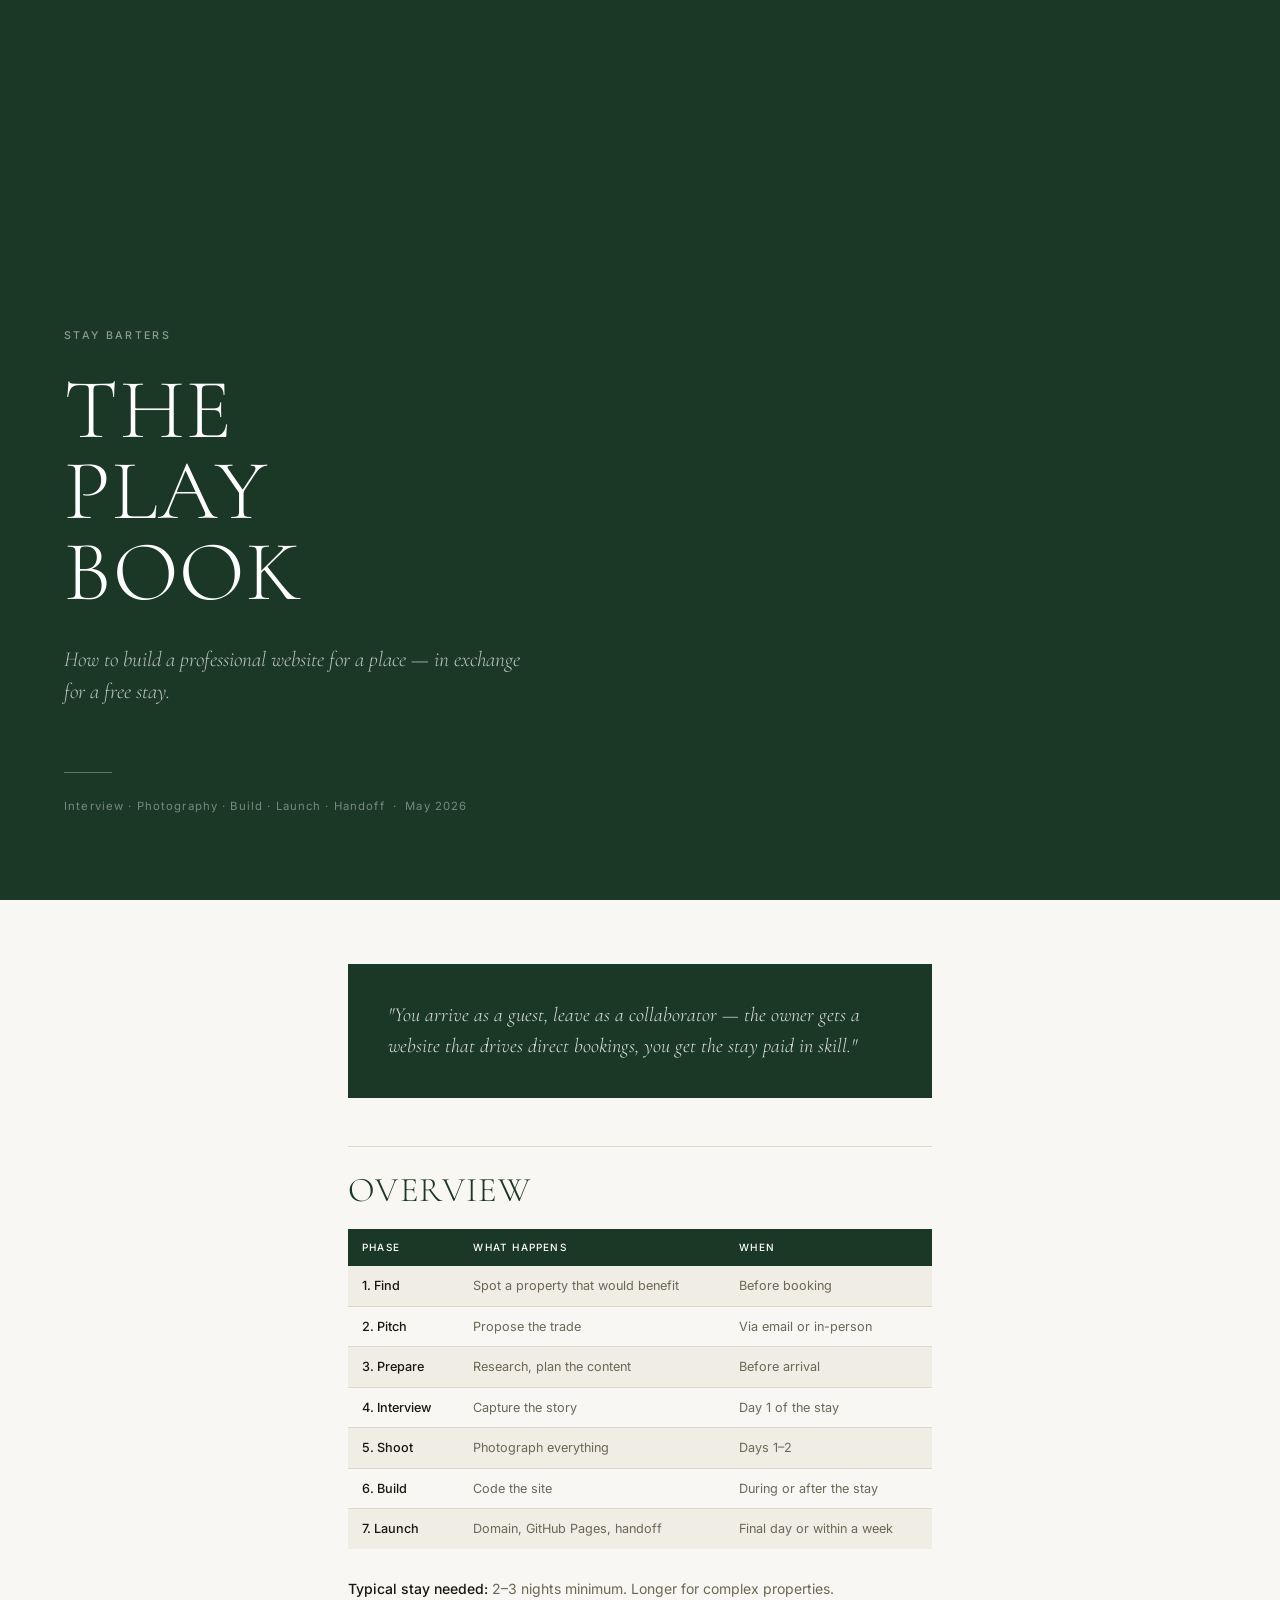
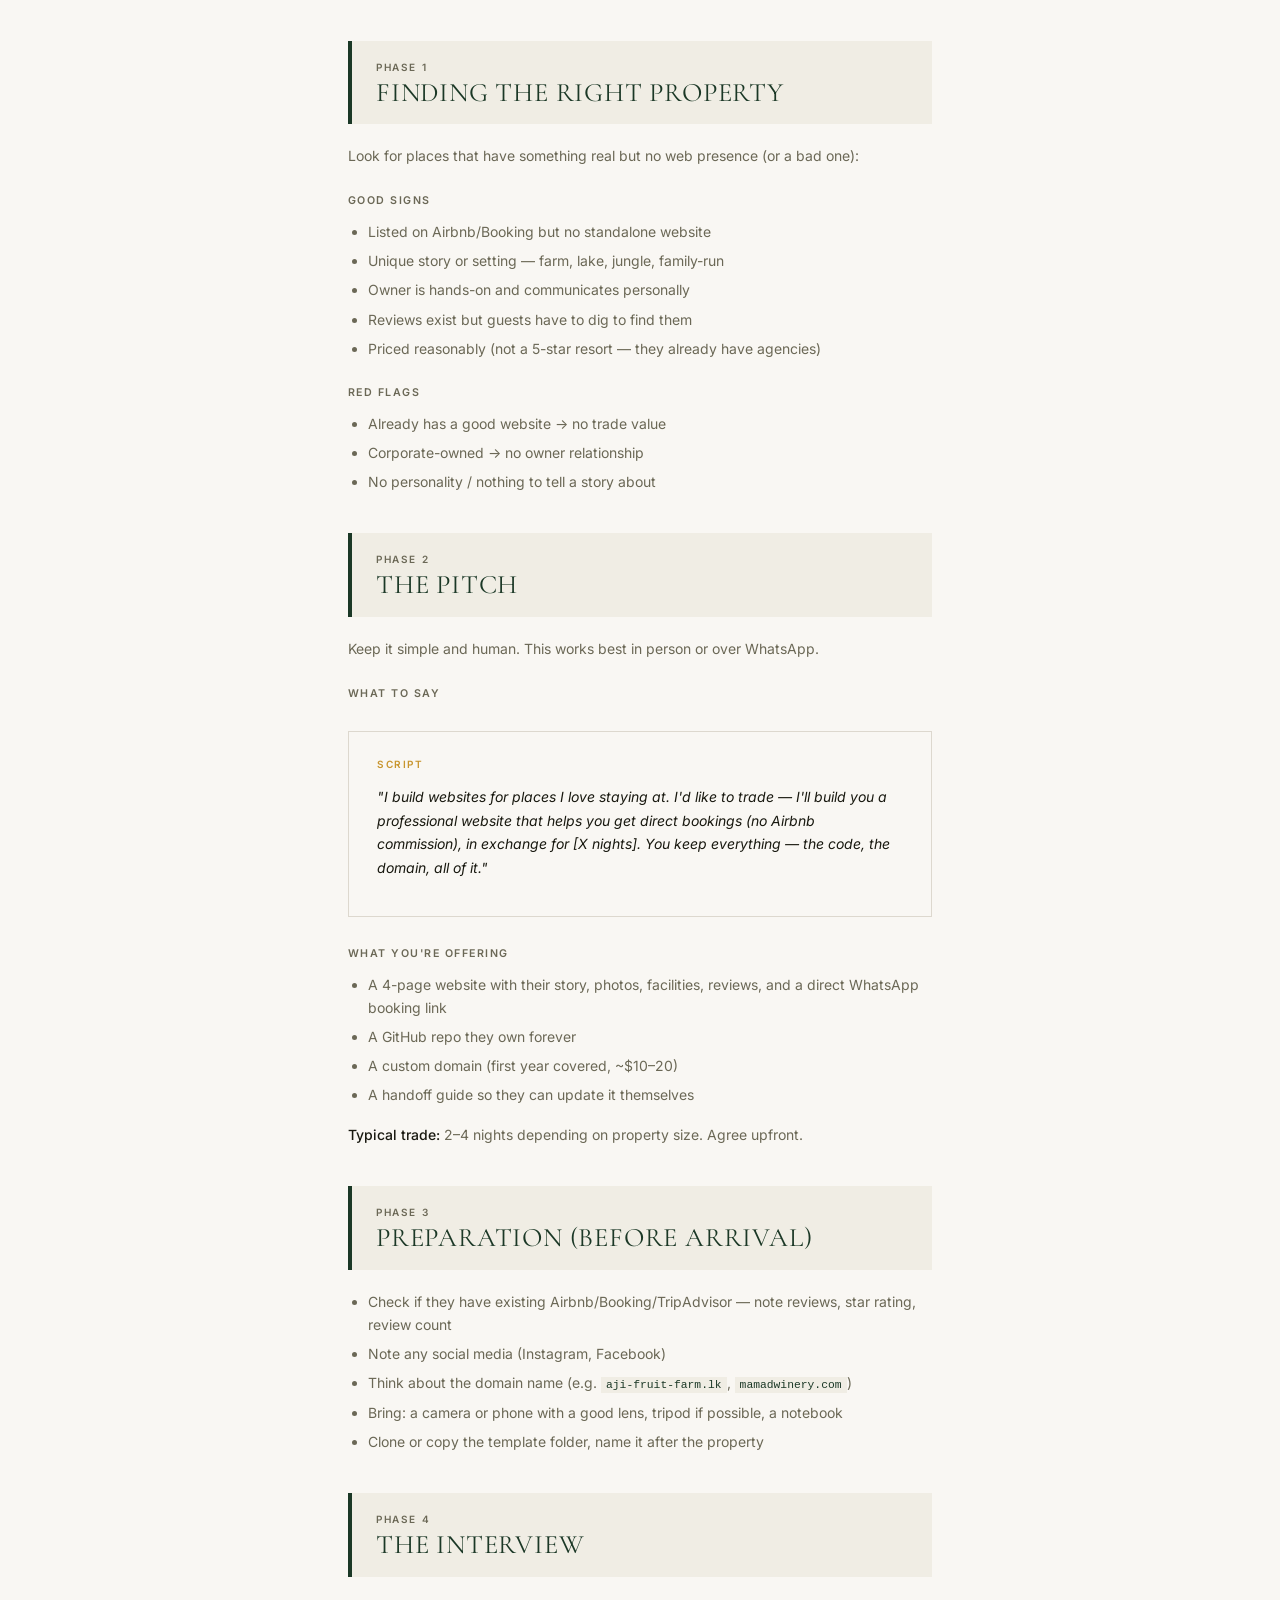
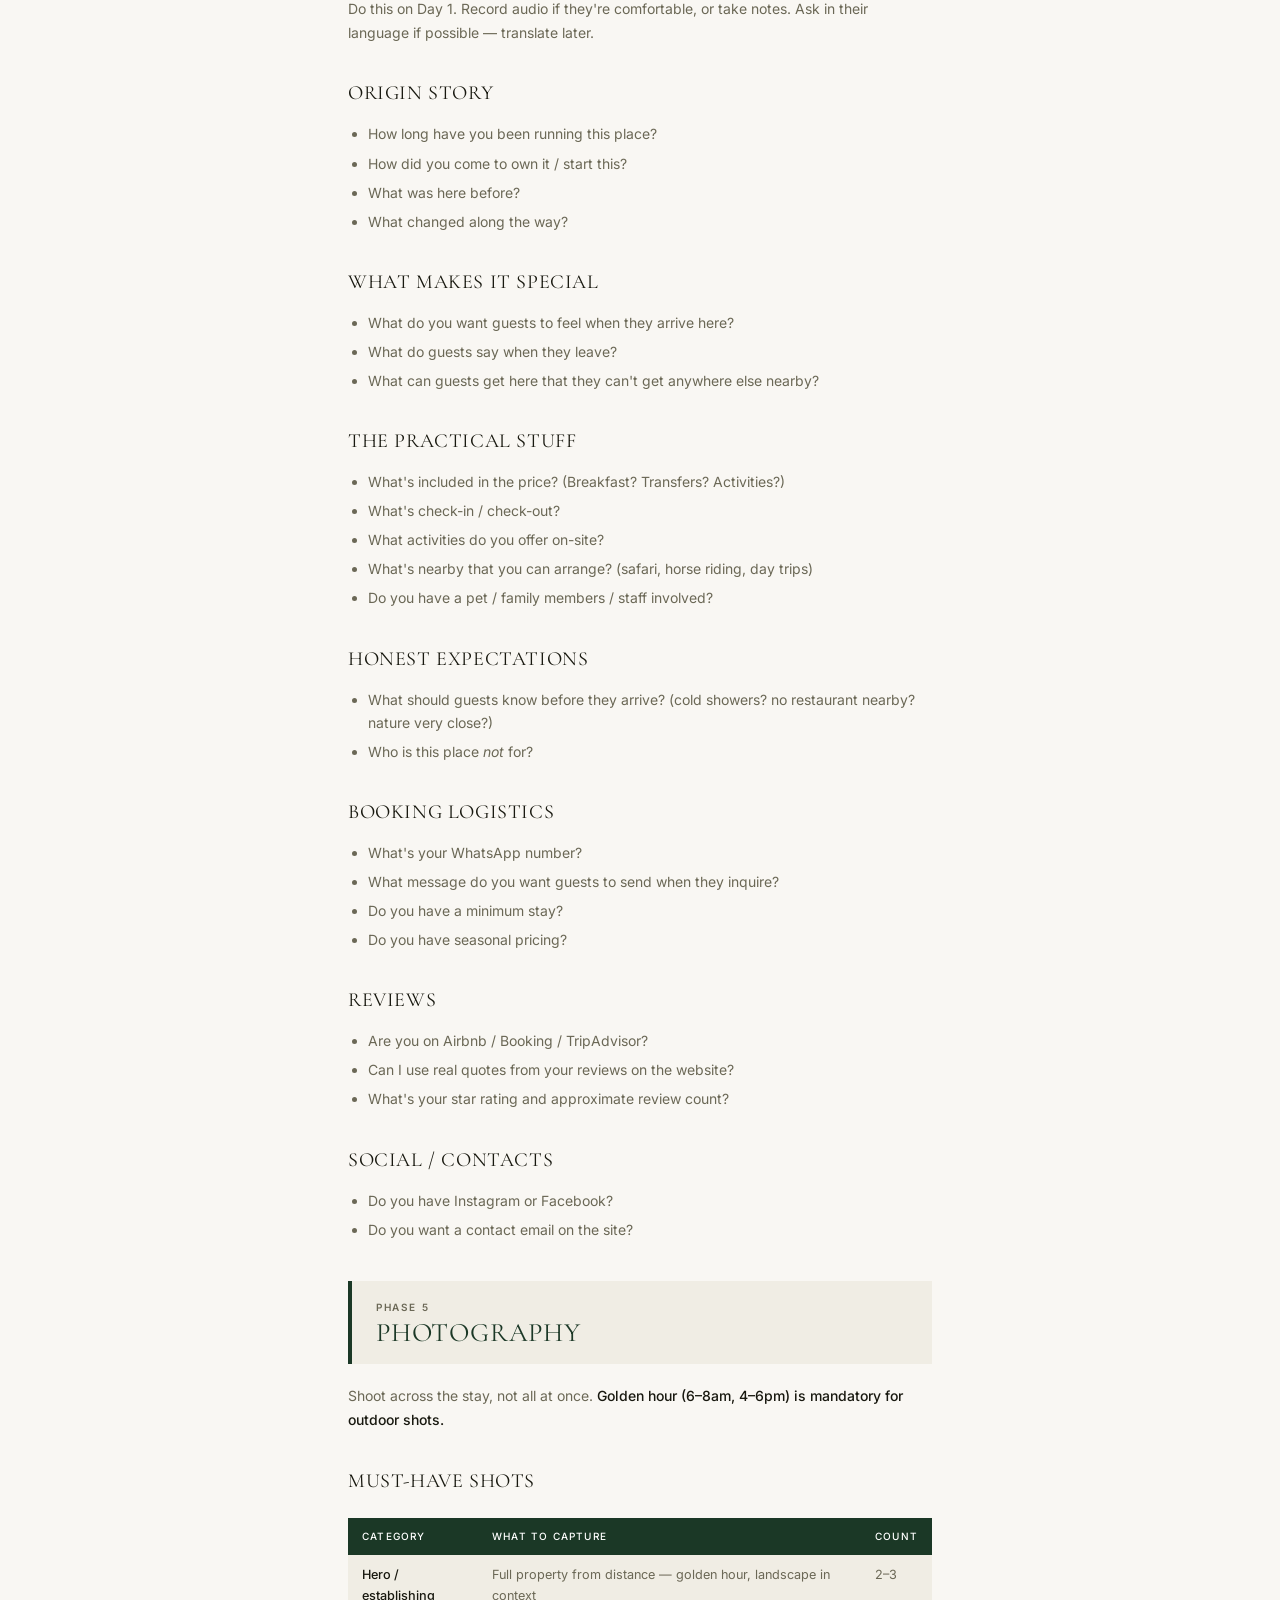
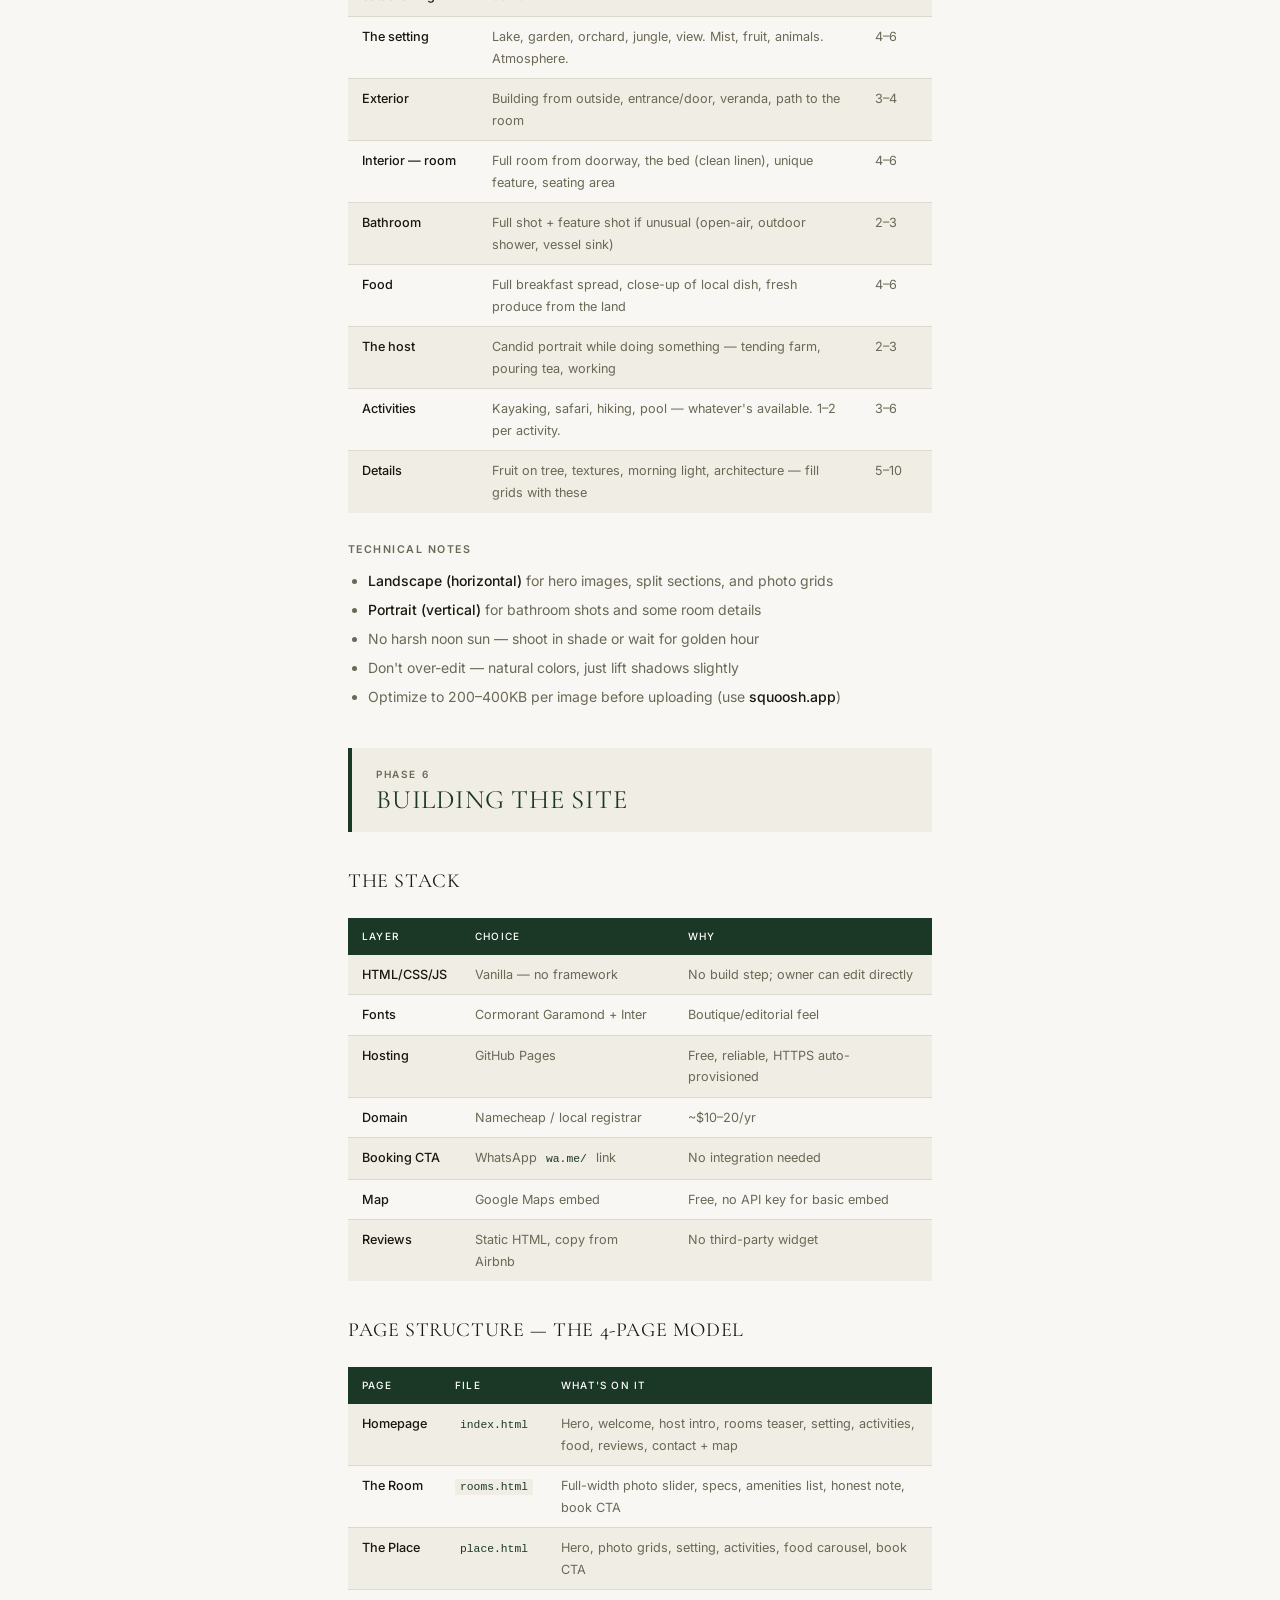
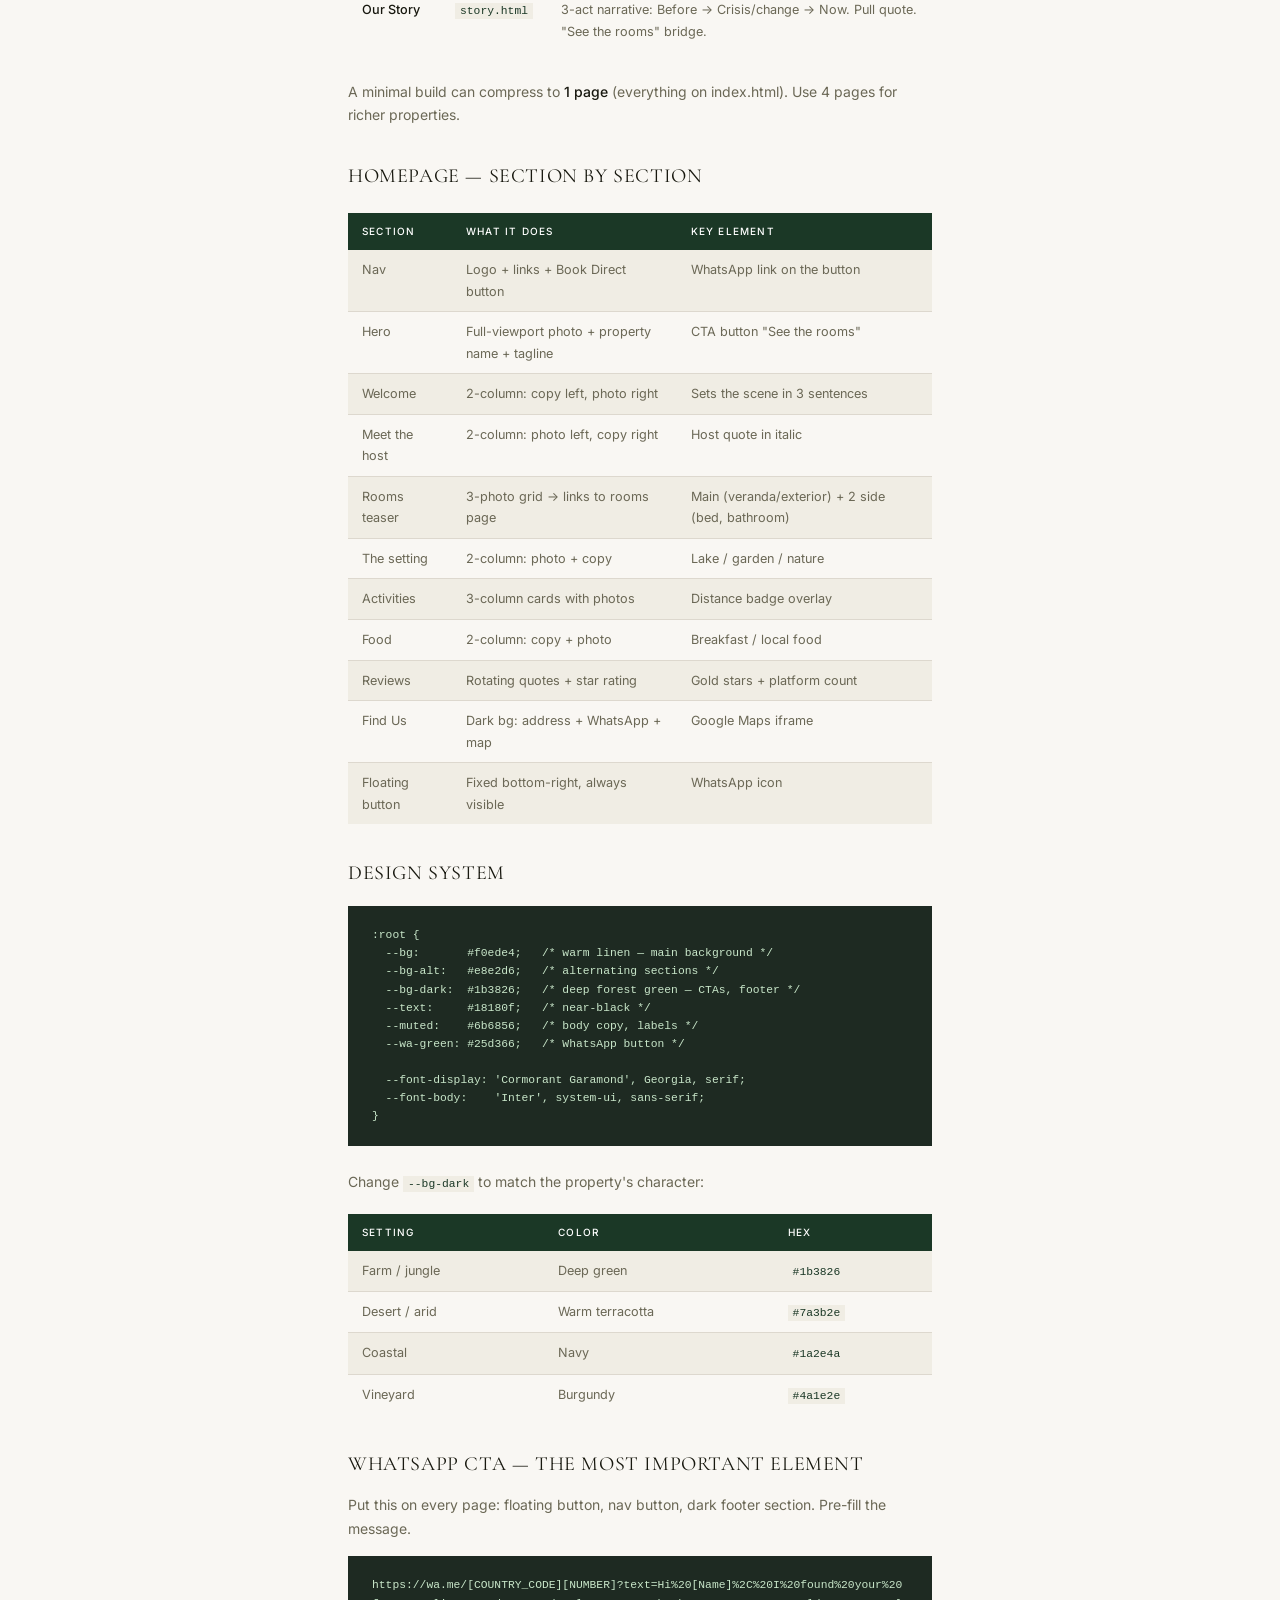
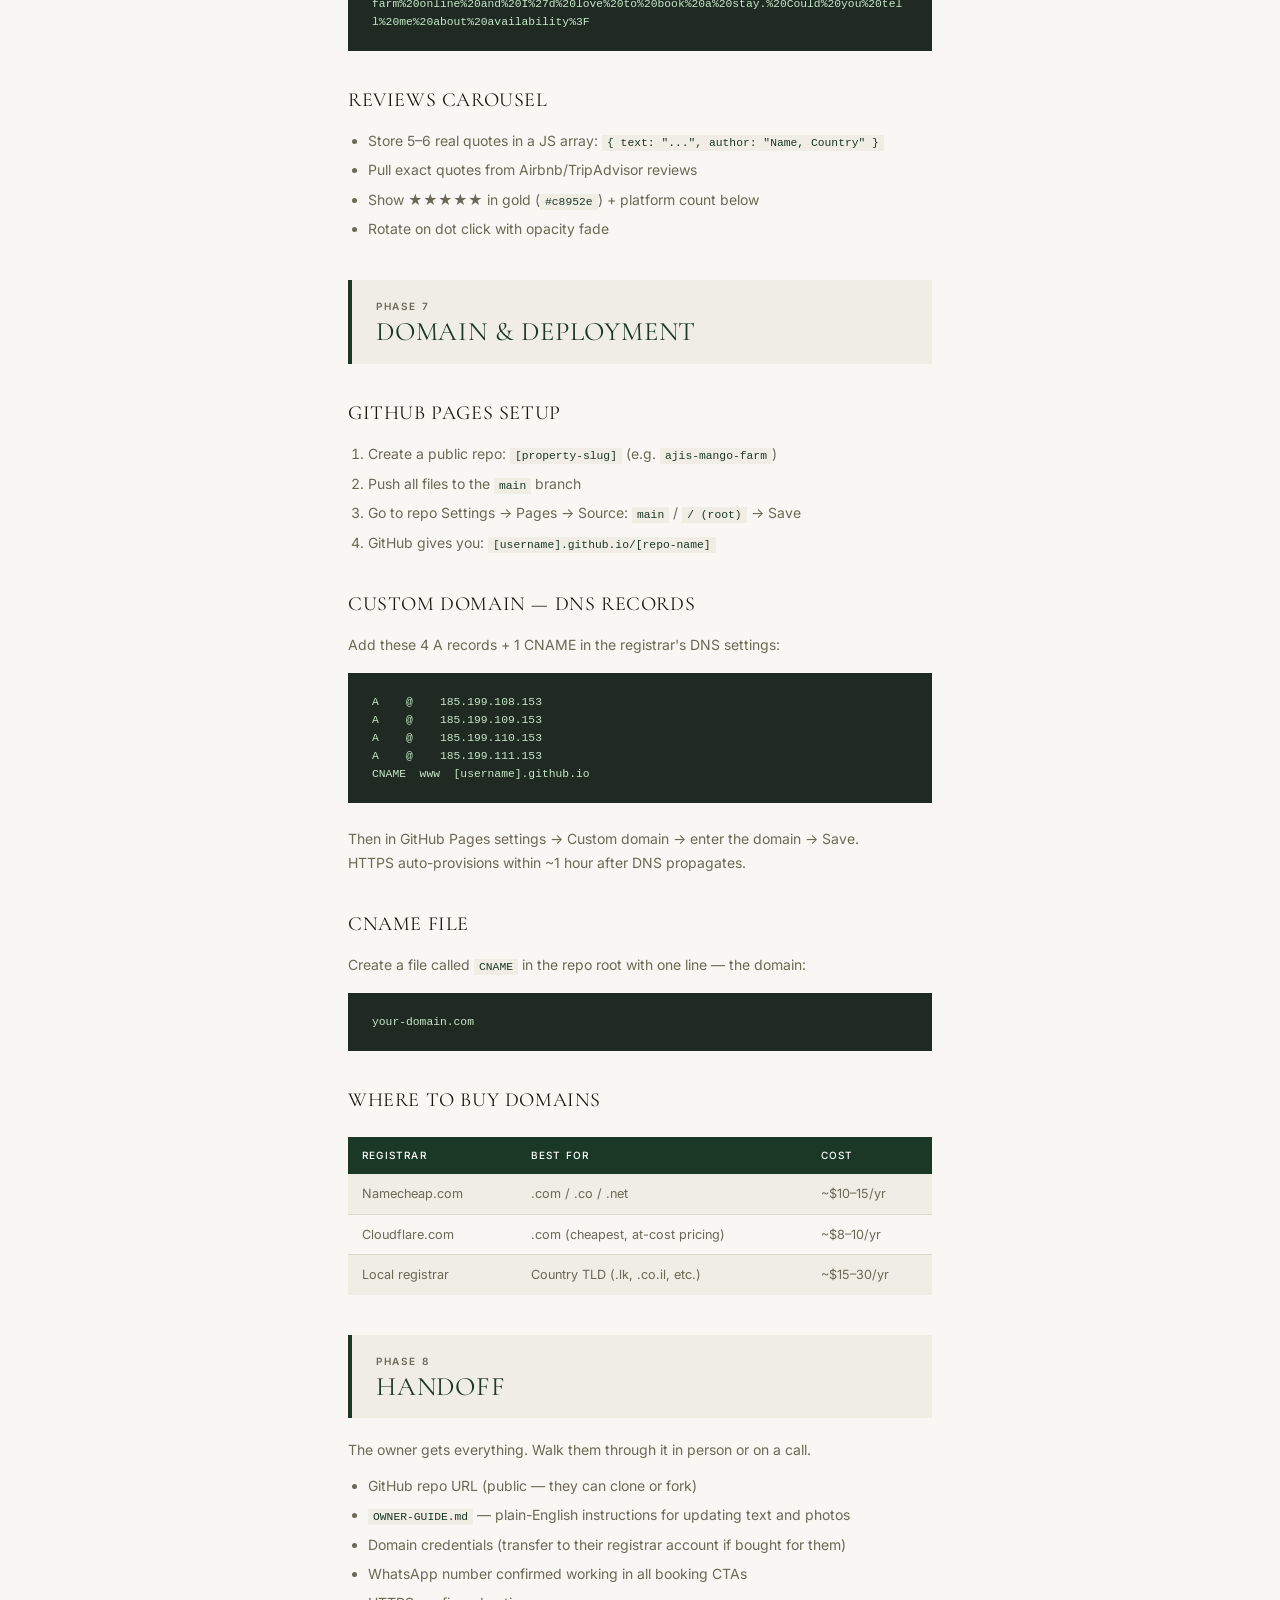
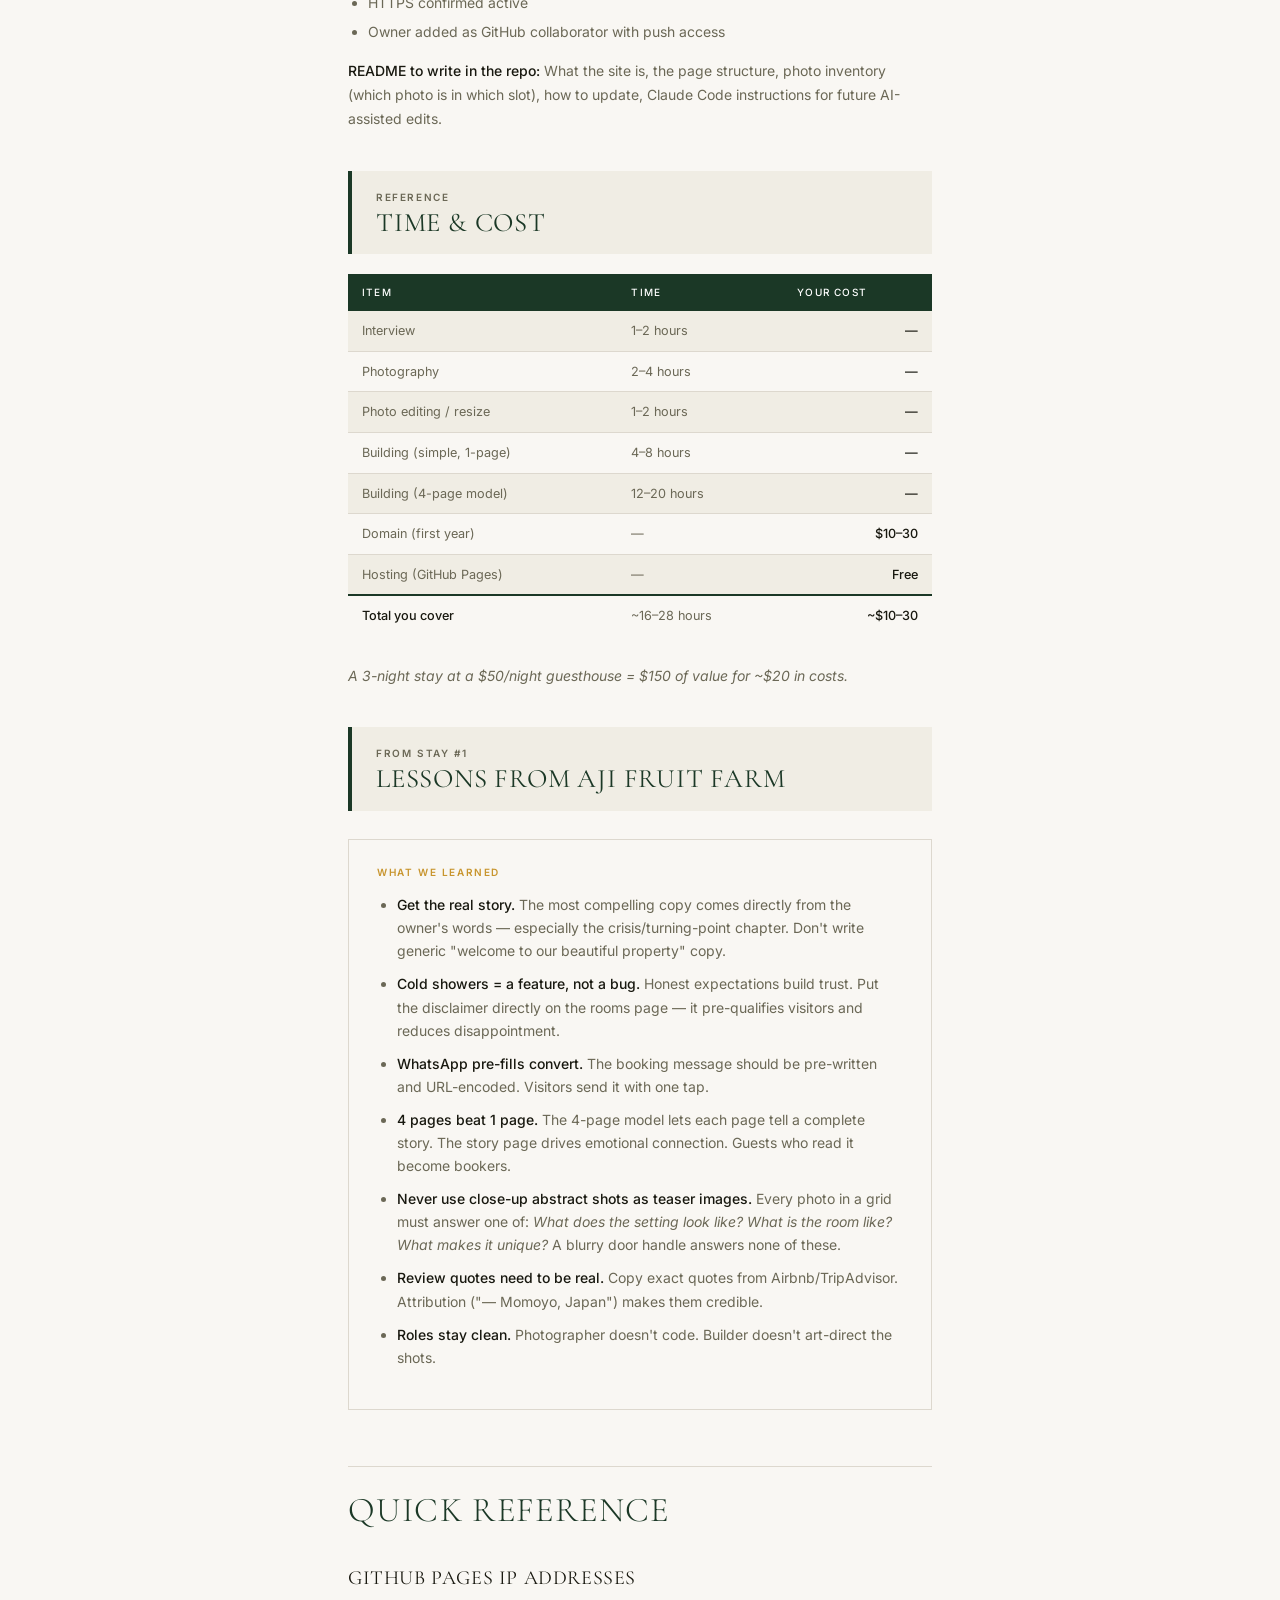
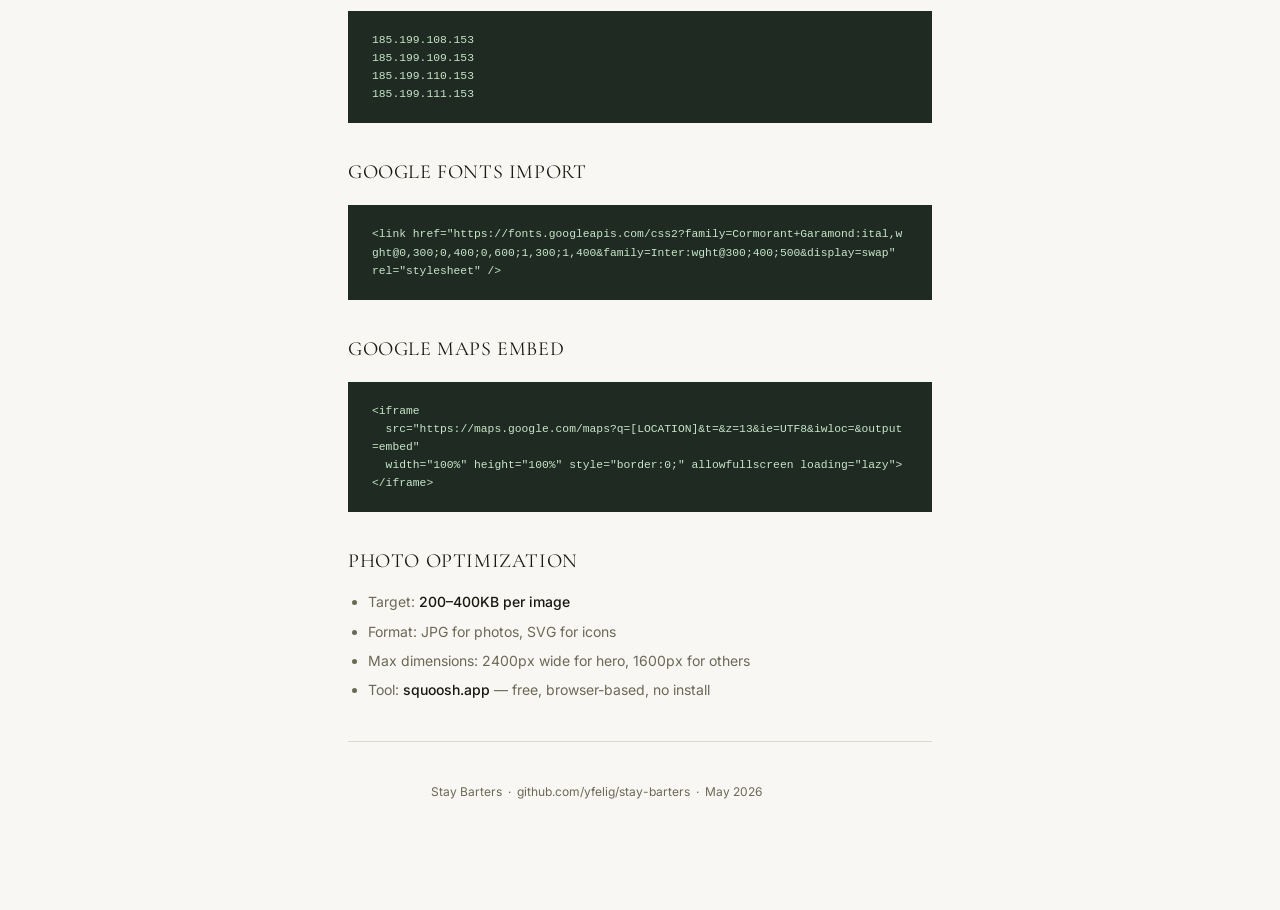
==== guide-print.html @ 1b1f29fd "docs: add printable guide — HTML and PDF Stay-Barters-Playbook.pdf and guide-print.html — a shareabl" ====
<!DOCTYPE html>
<html lang="en">
<head>
<meta charset="UTF-8" />
<meta name="viewport" content="width=device-width, initial-scale=1.0" />
<title>Stay Barters — The Playbook</title>
<link href="https://fonts.googleapis.com/css2?family=Cormorant+Garamond:ital,wght@0,300;0,400;0,600;1,300;1,400&family=Inter:wght@300;400;500;600&display=swap" rel="stylesheet" />
<style>
  :root {
    --bg:      #f9f7f3;
    --dark:    #1b3826;
    --text:    #18180f;
    --muted:   #6b6856;
    --border:  #ddd8ce;
    --accent:  #c8952e;
    --light:   #f0ede4;
  }

  * { box-sizing: border-box; margin: 0; padding: 0; }

  body {
    background: var(--bg);
    color: var(--text);
    font-family: 'Inter', sans-serif;
    font-size: 10.5pt;
    font-weight: 400;
    line-height: 1.7;
  }

  /* COVER PAGE */
  .cover {
    background: var(--dark);
    color: #fff;
    min-height: 100vh;
    display: flex;
    flex-direction: column;
    justify-content: flex-end;
    padding: 72px 64px;
    page-break-after: always;
  }
  .cover-eyebrow {
    font-family: 'Inter', sans-serif;
    font-size: 8pt;
    font-weight: 500;
    letter-spacing: 0.22em;
    text-transform: uppercase;
    color: rgba(255,255,255,0.5);
    margin-bottom: 24px;
  }
  .cover h1 {
    font-family: 'Cormorant Garamond', Georgia, serif;
    font-size: 64pt;
    font-weight: 300;
    line-height: 0.95;
    text-transform: uppercase;
    letter-spacing: 0.02em;
    margin-bottom: 32px;
  }
  .cover-sub {
    font-family: 'Cormorant Garamond', serif;
    font-size: 16pt;
    font-style: italic;
    font-weight: 300;
    color: rgba(255,255,255,0.7);
    margin-bottom: 64px;
    max-width: 480px;
    line-height: 1.5;
  }
  .cover-rule {
    width: 48px;
    height: 1px;
    background: rgba(255,255,255,0.3);
    margin-bottom: 24px;
  }
  .cover-meta {
    font-size: 8.5pt;
    color: rgba(255,255,255,0.4);
    letter-spacing: 0.1em;
  }

  /* CONTENT */
  .content {
    max-width: 680px;
    margin: 0 auto;
    padding: 64px 48px;
  }

  h2 {
    font-family: 'Cormorant Garamond', serif;
    font-size: 26pt;
    font-weight: 300;
    text-transform: uppercase;
    letter-spacing: 0.04em;
    line-height: 1.1;
    color: var(--dark);
    margin-top: 56px;
    margin-bottom: 20px;
    padding-top: 24px;
    border-top: 1px solid var(--border);
  }
  h2:first-of-type { margin-top: 0; }

  h3 {
    font-family: 'Cormorant Garamond', serif;
    font-size: 15pt;
    font-weight: 400;
    letter-spacing: 0.03em;
    text-transform: uppercase;
    color: var(--text);
    margin-top: 32px;
    margin-bottom: 12px;
  }

  h4 {
    font-family: 'Inter', sans-serif;
    font-size: 8pt;
    font-weight: 600;
    letter-spacing: 0.14em;
    text-transform: uppercase;
    color: var(--muted);
    margin-top: 24px;
    margin-bottom: 10px;
  }

  p {
    color: var(--muted);
    margin-bottom: 12px;
    max-width: 62ch;
  }

  p strong { color: var(--text); font-weight: 500; }

  ul, ol {
    padding-left: 20px;
    margin-bottom: 16px;
  }
  li {
    color: var(--muted);
    margin-bottom: 6px;
    line-height: 1.65;
  }
  li strong { color: var(--text); font-weight: 500; }

  /* checkbox list items */
  ul li:has(input) { list-style: none; margin-left: -20px; }

  /* TABLES */
  table {
    width: 100%;
    border-collapse: collapse;
    margin: 20px 0 28px;
    font-size: 9.5pt;
  }
  th {
    background: var(--dark);
    color: #fff;
    font-family: 'Inter', sans-serif;
    font-size: 7.5pt;
    font-weight: 500;
    letter-spacing: 0.12em;
    text-transform: uppercase;
    padding: 10px 14px;
    text-align: left;
  }
  td {
    padding: 9px 14px;
    border-bottom: 1px solid var(--border);
    color: var(--muted);
    vertical-align: top;
  }
  td strong { color: var(--text); font-weight: 500; }
  tr:nth-child(even) td { background: var(--light); }
  tr:last-child td { border-bottom: none; }

  /* CODE BLOCKS */
  pre {
    background: #1e2a22;
    color: #c8e6c9;
    border-radius: 0;
    padding: 20px 24px;
    margin: 16px 0 24px;
    font-size: 8.5pt;
    line-height: 1.6;
    overflow: hidden;
    white-space: pre-wrap;
    word-break: break-all;
  }
  code {
    font-family: 'Courier New', monospace;
    font-size: 8.5pt;
    background: var(--light);
    color: var(--dark);
    padding: 2px 5px;
  }
  pre code {
    background: none;
    color: inherit;
    padding: 0;
  }

  /* PULL / INTRO BLOCK */
  .intro {
    background: var(--dark);
    color: #fff;
    padding: 36px 40px;
    margin-bottom: 48px;
  }
  .intro p {
    font-family: 'Cormorant Garamond', serif;
    font-size: 15pt;
    font-style: italic;
    font-weight: 300;
    color: rgba(255,255,255,0.85);
    max-width: none;
    margin: 0;
    line-height: 1.55;
  }

  /* PHASE HEADER */
  .phase {
    background: var(--light);
    border-left: 4px solid var(--dark);
    padding: 18px 24px;
    margin: 40px 0 20px;
    page-break-inside: avoid;
  }
  .phase-number {
    font-size: 7.5pt;
    font-weight: 600;
    letter-spacing: 0.16em;
    text-transform: uppercase;
    color: var(--muted);
    margin-bottom: 4px;
  }
  .phase-title {
    font-family: 'Cormorant Garamond', serif;
    font-size: 20pt;
    font-weight: 400;
    text-transform: uppercase;
    letter-spacing: 0.03em;
    color: var(--dark);
    line-height: 1;
  }

  /* TIPS BOX */
  .tips {
    border: 1px solid var(--border);
    padding: 24px 28px;
    margin: 28px 0;
    page-break-inside: avoid;
  }
  .tips-label {
    font-size: 7.5pt;
    font-weight: 600;
    letter-spacing: 0.16em;
    text-transform: uppercase;
    color: var(--accent);
    margin-bottom: 12px;
  }
  .tips li { margin-bottom: 10px; }

  /* RULE */
  hr {
    border: none;
    border-top: 1px solid var(--border);
    margin: 40px 0;
  }

  /* COST TABLE */
  .cost-row td:last-child {
    text-align: right;
    font-weight: 500;
    color: var(--text);
  }

  /* PAGE BREAKS */
  .page-break { page-break-before: always; }

  @media print {
    body { background: white; }
    .cover { min-height: 100vh; }
    h2 { page-break-after: avoid; }
    h3 { page-break-after: avoid; }
    table { page-break-inside: avoid; }
    pre { page-break-inside: avoid; }
    .phase { page-break-inside: avoid; }
  }
</style>
</head>
<body>

<!-- COVER -->
<div class="cover">
  <div class="cover-eyebrow">Stay Barters</div>
  <h1>The<br>Play<br>book</h1>
  <p class="cover-sub">How to build a professional website for a place — in exchange for a free stay.</p>
  <div class="cover-rule"></div>
  <p class="cover-meta">Interview · Photography · Build · Launch · Handoff &nbsp;·&nbsp; May 2026</p>
</div>

<!-- CONTENT -->
<div class="content">

  <div class="intro">
    <p>"You arrive as a guest, leave as a collaborator — the owner gets a website that drives direct bookings, you get the stay paid in skill."</p>
  </div>

  <!-- OVERVIEW -->
  <h2>Overview</h2>
  <table>
    <tr><th>Phase</th><th>What happens</th><th>When</th></tr>
    <tr><td><strong>1. Find</strong></td><td>Spot a property that would benefit</td><td>Before booking</td></tr>
    <tr><td><strong>2. Pitch</strong></td><td>Propose the trade</td><td>Via email or in-person</td></tr>
    <tr><td><strong>3. Prepare</strong></td><td>Research, plan the content</td><td>Before arrival</td></tr>
    <tr><td><strong>4. Interview</strong></td><td>Capture the story</td><td>Day 1 of the stay</td></tr>
    <tr><td><strong>5. Shoot</strong></td><td>Photograph everything</td><td>Days 1–2</td></tr>
    <tr><td><strong>6. Build</strong></td><td>Code the site</td><td>During or after the stay</td></tr>
    <tr><td><strong>7. Launch</strong></td><td>Domain, GitHub Pages, handoff</td><td>Final day or within a week</td></tr>
  </table>
  <p><strong>Typical stay needed:</strong> 2–3 nights minimum. Longer for complex properties.</p>

  <!-- PHASE 1 -->
  <div class="phase">
    <div class="phase-number">Phase 1</div>
    <div class="phase-title">Finding the Right Property</div>
  </div>
  <p>Look for places that have something real but no web presence (or a bad one):</p>
  <h4>Good signs</h4>
  <ul>
    <li>Listed on Airbnb/Booking but no standalone website</li>
    <li>Unique story or setting — farm, lake, jungle, family-run</li>
    <li>Owner is hands-on and communicates personally</li>
    <li>Reviews exist but guests have to dig to find them</li>
    <li>Priced reasonably (not a 5-star resort — they already have agencies)</li>
  </ul>
  <h4>Red flags</h4>
  <ul>
    <li>Already has a good website → no trade value</li>
    <li>Corporate-owned → no owner relationship</li>
    <li>No personality / nothing to tell a story about</li>
  </ul>

  <!-- PHASE 2 -->
  <div class="phase">
    <div class="phase-number">Phase 2</div>
    <div class="phase-title">The Pitch</div>
  </div>
  <p>Keep it simple and human. This works best in person or over WhatsApp.</p>
  <h4>What to say</h4>
  <div class="tips">
    <div class="tips-label">Script</div>
    <p style="max-width:none; color: var(--text); font-style: italic;">"I build websites for places I love staying at. I'd like to trade — I'll build you a professional website that helps you get direct bookings (no Airbnb commission), in exchange for [X nights]. You keep everything — the code, the domain, all of it."</p>
  </div>
  <h4>What you're offering</h4>
  <ul>
    <li>A 4-page website with their story, photos, facilities, reviews, and a direct WhatsApp booking link</li>
    <li>A GitHub repo they own forever</li>
    <li>A custom domain (first year covered, ~$10–20)</li>
    <li>A handoff guide so they can update it themselves</li>
  </ul>
  <p><strong>Typical trade:</strong> 2–4 nights depending on property size. Agree upfront.</p>

  <!-- PHASE 3 -->
  <div class="phase">
    <div class="phase-number">Phase 3</div>
    <div class="phase-title">Preparation (Before Arrival)</div>
  </div>
  <ul>
    <li>Check if they have existing Airbnb/Booking/TripAdvisor — note reviews, star rating, review count</li>
    <li>Note any social media (Instagram, Facebook)</li>
    <li>Think about the domain name (e.g. <code>aji-fruit-farm.lk</code>, <code>mamadwinery.com</code>)</li>
    <li>Bring: a camera or phone with a good lens, tripod if possible, a notebook</li>
    <li>Clone or copy the template folder, name it after the property</li>
  </ul>

  <!-- PHASE 4 -->
  <div class="phase page-break">
    <div class="phase-number">Phase 4</div>
    <div class="phase-title">The Interview</div>
  </div>
  <p>Do this on Day 1. Record audio if they're comfortable, or take notes. Ask in their language if possible — translate later.</p>

  <h3>Origin story</h3>
  <ul>
    <li>How long have you been running this place?</li>
    <li>How did you come to own it / start this?</li>
    <li>What was here before?</li>
    <li>What changed along the way?</li>
  </ul>

  <h3>What makes it special</h3>
  <ul>
    <li>What do you want guests to feel when they arrive here?</li>
    <li>What do guests say when they leave?</li>
    <li>What can guests get here that they can't get anywhere else nearby?</li>
  </ul>

  <h3>The practical stuff</h3>
  <ul>
    <li>What's included in the price? (Breakfast? Transfers? Activities?)</li>
    <li>What's check-in / check-out?</li>
    <li>What activities do you offer on-site?</li>
    <li>What's nearby that you can arrange? (safari, horse riding, day trips)</li>
    <li>Do you have a pet / family members / staff involved?</li>
  </ul>

  <h3>Honest expectations</h3>
  <ul>
    <li>What should guests know before they arrive? (cold showers? no restaurant nearby? nature very close?)</li>
    <li>Who is this place <em>not</em> for?</li>
  </ul>

  <h3>Booking logistics</h3>
  <ul>
    <li>What's your WhatsApp number?</li>
    <li>What message do you want guests to send when they inquire?</li>
    <li>Do you have a minimum stay?</li>
    <li>Do you have seasonal pricing?</li>
  </ul>

  <h3>Reviews</h3>
  <ul>
    <li>Are you on Airbnb / Booking / TripAdvisor?</li>
    <li>Can I use real quotes from your reviews on the website?</li>
    <li>What's your star rating and approximate review count?</li>
  </ul>

  <h3>Social / contacts</h3>
  <ul>
    <li>Do you have Instagram or Facebook?</li>
    <li>Do you want a contact email on the site?</li>
  </ul>

  <!-- PHASE 5 -->
  <div class="phase page-break">
    <div class="phase-number">Phase 5</div>
    <div class="phase-title">Photography</div>
  </div>
  <p>Shoot across the stay, not all at once. <strong>Golden hour (6–8am, 4–6pm) is mandatory for outdoor shots.</strong></p>

  <h3>Must-have shots</h3>

  <table>
    <tr><th>Category</th><th>What to capture</th><th>Count</th></tr>
    <tr><td><strong>Hero / establishing</strong></td><td>Full property from distance — golden hour, landscape in context</td><td>2–3</td></tr>
    <tr><td><strong>The setting</strong></td><td>Lake, garden, orchard, jungle, view. Mist, fruit, animals. Atmosphere.</td><td>4–6</td></tr>
    <tr><td><strong>Exterior</strong></td><td>Building from outside, entrance/door, veranda, path to the room</td><td>3–4</td></tr>
    <tr><td><strong>Interior — room</strong></td><td>Full room from doorway, the bed (clean linen), unique feature, seating area</td><td>4–6</td></tr>
    <tr><td><strong>Bathroom</strong></td><td>Full shot + feature shot if unusual (open-air, outdoor shower, vessel sink)</td><td>2–3</td></tr>
    <tr><td><strong>Food</strong></td><td>Full breakfast spread, close-up of local dish, fresh produce from the land</td><td>4–6</td></tr>
    <tr><td><strong>The host</strong></td><td>Candid portrait while doing something — tending farm, pouring tea, working</td><td>2–3</td></tr>
    <tr><td><strong>Activities</strong></td><td>Kayaking, safari, hiking, pool — whatever's available. 1–2 per activity.</td><td>3–6</td></tr>
    <tr><td><strong>Details</strong></td><td>Fruit on tree, textures, morning light, architecture — fill grids with these</td><td>5–10</td></tr>
  </table>

  <h4>Technical notes</h4>
  <ul>
    <li><strong>Landscape (horizontal)</strong> for hero images, split sections, and photo grids</li>
    <li><strong>Portrait (vertical)</strong> for bathroom shots and some room details</li>
    <li>No harsh noon sun — shoot in shade or wait for golden hour</li>
    <li>Don't over-edit — natural colors, just lift shadows slightly</li>
    <li>Optimize to 200–400KB per image before uploading (use <strong>squoosh.app</strong>)</li>
  </ul>

  <!-- PHASE 6 -->
  <div class="phase page-break">
    <div class="phase-number">Phase 6</div>
    <div class="phase-title">Building the Site</div>
  </div>

  <h3>The stack</h3>
  <table>
    <tr><th>Layer</th><th>Choice</th><th>Why</th></tr>
    <tr><td><strong>HTML/CSS/JS</strong></td><td>Vanilla — no framework</td><td>No build step; owner can edit directly</td></tr>
    <tr><td><strong>Fonts</strong></td><td>Cormorant Garamond + Inter</td><td>Boutique/editorial feel</td></tr>
    <tr><td><strong>Hosting</strong></td><td>GitHub Pages</td><td>Free, reliable, HTTPS auto-provisioned</td></tr>
    <tr><td><strong>Domain</strong></td><td>Namecheap / local registrar</td><td>~$10–20/yr</td></tr>
    <tr><td><strong>Booking CTA</strong></td><td>WhatsApp <code>wa.me/</code> link</td><td>No integration needed</td></tr>
    <tr><td><strong>Map</strong></td><td>Google Maps embed</td><td>Free, no API key for basic embed</td></tr>
    <tr><td><strong>Reviews</strong></td><td>Static HTML, copy from Airbnb</td><td>No third-party widget</td></tr>
  </table>

  <h3>Page structure — the 4-page model</h3>
  <table>
    <tr><th>Page</th><th>File</th><th>What's on it</th></tr>
    <tr><td><strong>Homepage</strong></td><td><code>index.html</code></td><td>Hero, welcome, host intro, rooms teaser, setting, activities, food, reviews, contact + map</td></tr>
    <tr><td><strong>The Room</strong></td><td><code>rooms.html</code></td><td>Full-width photo slider, specs, amenities list, honest note, book CTA</td></tr>
    <tr><td><strong>The Place</strong></td><td><code>place.html</code></td><td>Hero, photo grids, setting, activities, food carousel, book CTA</td></tr>
    <tr><td><strong>Our Story</strong></td><td><code>story.html</code></td><td>3-act narrative: Before → Crisis/change → Now. Pull quote. "See the rooms" bridge.</td></tr>
  </table>
  <p>A minimal build can compress to <strong>1 page</strong> (everything on index.html). Use 4 pages for richer properties.</p>

  <h3>Homepage — section by section</h3>
  <table>
    <tr><th>Section</th><th>What it does</th><th>Key element</th></tr>
    <tr><td>Nav</td><td>Logo + links + Book Direct button</td><td>WhatsApp link on the button</td></tr>
    <tr><td>Hero</td><td>Full-viewport photo + property name + tagline</td><td>CTA button "See the rooms"</td></tr>
    <tr><td>Welcome</td><td>2-column: copy left, photo right</td><td>Sets the scene in 3 sentences</td></tr>
    <tr><td>Meet the host</td><td>2-column: photo left, copy right</td><td>Host quote in italic</td></tr>
    <tr><td>Rooms teaser</td><td>3-photo grid → links to rooms page</td><td>Main (veranda/exterior) + 2 side (bed, bathroom)</td></tr>
    <tr><td>The setting</td><td>2-column: photo + copy</td><td>Lake / garden / nature</td></tr>
    <tr><td>Activities</td><td>3-column cards with photos</td><td>Distance badge overlay</td></tr>
    <tr><td>Food</td><td>2-column: copy + photo</td><td>Breakfast / local food</td></tr>
    <tr><td>Reviews</td><td>Rotating quotes + star rating</td><td>Gold stars + platform count</td></tr>
    <tr><td>Find Us</td><td>Dark bg: address + WhatsApp + map</td><td>Google Maps iframe</td></tr>
    <tr><td>Floating button</td><td>Fixed bottom-right, always visible</td><td>WhatsApp icon</td></tr>
  </table>

  <h3>Design system</h3>
  <pre><code>:root {
  --bg:       #f0ede4;   /* warm linen — main background */
  --bg-alt:   #e8e2d6;   /* alternating sections */
  --bg-dark:  #1b3826;   /* deep forest green — CTAs, footer */
  --text:     #18180f;   /* near-black */
  --muted:    #6b6856;   /* body copy, labels */
  --wa-green: #25d366;   /* WhatsApp button */

  --font-display: 'Cormorant Garamond', Georgia, serif;
  --font-body:    'Inter', system-ui, sans-serif;
}</code></pre>

  <p>Change <code>--bg-dark</code> to match the property's character:</p>
  <table>
    <tr><th>Setting</th><th>Color</th><th>Hex</th></tr>
    <tr><td>Farm / jungle</td><td>Deep green</td><td><code>#1b3826</code></td></tr>
    <tr><td>Desert / arid</td><td>Warm terracotta</td><td><code>#7a3b2e</code></td></tr>
    <tr><td>Coastal</td><td>Navy</td><td><code>#1a2e4a</code></td></tr>
    <tr><td>Vineyard</td><td>Burgundy</td><td><code>#4a1e2e</code></td></tr>
  </table>

  <h3>WhatsApp CTA — the most important element</h3>
  <p>Put this on every page: floating button, nav button, dark footer section. Pre-fill the message.</p>
  <pre><code>https://wa.me/[COUNTRY_CODE][NUMBER]?text=Hi%20[Name]%2C%20I%20found%20your%20farm%20online%20and%20I%27d%20love%20to%20book%20a%20stay.%20Could%20you%20tell%20me%20about%20availability%3F</code></pre>

  <h3>Reviews carousel</h3>
  <ul>
    <li>Store 5–6 real quotes in a JS array: <code>{ text: "...", author: "Name, Country" }</code></li>
    <li>Pull exact quotes from Airbnb/TripAdvisor reviews</li>
    <li>Show ★★★★★ in gold (<code>#c8952e</code>) + platform count below</li>
    <li>Rotate on dot click with opacity fade</li>
  </ul>

  <!-- PHASE 7 -->
  <div class="phase page-break">
    <div class="phase-number">Phase 7</div>
    <div class="phase-title">Domain &amp; Deployment</div>
  </div>

  <h3>GitHub Pages setup</h3>
  <ol>
    <li>Create a public repo: <code>[property-slug]</code> (e.g. <code>ajis-mango-farm</code>)</li>
    <li>Push all files to the <code>main</code> branch</li>
    <li>Go to repo Settings → Pages → Source: <code>main</code> / <code>/ (root)</code> → Save</li>
    <li>GitHub gives you: <code>[username].github.io/[repo-name]</code></li>
  </ol>

  <h3>Custom domain — DNS records</h3>
  <p>Add these 4 A records + 1 CNAME in the registrar's DNS settings:</p>
  <pre><code>A    @    185.199.108.153
A    @    185.199.109.153
A    @    185.199.110.153
A    @    185.199.111.153
CNAME  www  [username].github.io</code></pre>
  <p>Then in GitHub Pages settings → Custom domain → enter the domain → Save.<br>HTTPS auto-provisions within ~1 hour after DNS propagates.</p>

  <h3>CNAME file</h3>
  <p>Create a file called <code>CNAME</code> in the repo root with one line — the domain:</p>
  <pre><code>your-domain.com</code></pre>

  <h3>Where to buy domains</h3>
  <table>
    <tr><th>Registrar</th><th>Best for</th><th>Cost</th></tr>
    <tr><td>Namecheap.com</td><td>.com / .co / .net</td><td>~$10–15/yr</td></tr>
    <tr><td>Cloudflare.com</td><td>.com (cheapest, at-cost pricing)</td><td>~$8–10/yr</td></tr>
    <tr><td>Local registrar</td><td>Country TLD (.lk, .co.il, etc.)</td><td>~$15–30/yr</td></tr>
  </table>

  <!-- PHASE 8 -->
  <div class="phase">
    <div class="phase-number">Phase 8</div>
    <div class="phase-title">Handoff</div>
  </div>
  <p>The owner gets everything. Walk them through it in person or on a call.</p>
  <ul>
    <li>GitHub repo URL (public — they can clone or fork)</li>
    <li><code>OWNER-GUIDE.md</code> — plain-English instructions for updating text and photos</li>
    <li>Domain credentials (transfer to their registrar account if bought for them)</li>
    <li>WhatsApp number confirmed working in all booking CTAs</li>
    <li>HTTPS confirmed active</li>
    <li>Owner added as GitHub collaborator with push access</li>
  </ul>
  <p><strong>README to write in the repo:</strong> What the site is, the page structure, photo inventory (which photo is in which slot), how to update, Claude Code instructions for future AI-assisted edits.</p>

  <!-- COST & TIME -->
  <div class="phase page-break">
    <div class="phase-number">Reference</div>
    <div class="phase-title">Time &amp; Cost</div>
  </div>

  <table class="cost-row">
    <tr><th>Item</th><th>Time</th><th>Your cost</th></tr>
    <tr><td>Interview</td><td>1–2 hours</td><td>—</td></tr>
    <tr><td>Photography</td><td>2–4 hours</td><td>—</td></tr>
    <tr><td>Photo editing / resize</td><td>1–2 hours</td><td>—</td></tr>
    <tr><td>Building (simple, 1-page)</td><td>4–8 hours</td><td>—</td></tr>
    <tr><td>Building (4-page model)</td><td>12–20 hours</td><td>—</td></tr>
    <tr><td>Domain (first year)</td><td>—</td><td>$10–30</td></tr>
    <tr><td>Hosting (GitHub Pages)</td><td>—</td><td>Free</td></tr>
    <tr><td style="border-top: 2px solid var(--dark);"><strong>Total you cover</strong></td><td style="border-top: 2px solid var(--dark);">~16–28 hours</td><td style="border-top: 2px solid var(--dark);"><strong>~$10–30</strong></td></tr>
  </table>
  <p style="color: var(--muted); font-style: italic;">A 3-night stay at a $50/night guesthouse = $150 of value for ~$20 in costs.</p>

  <!-- LESSONS -->
  <div class="phase">
    <div class="phase-number">From Stay #1</div>
    <div class="phase-title">Lessons from Aji Fruit Farm</div>
  </div>

  <div class="tips">
    <div class="tips-label">What we learned</div>
    <ul>
      <li><strong>Get the real story.</strong> The most compelling copy comes directly from the owner's words — especially the crisis/turning-point chapter. Don't write generic "welcome to our beautiful property" copy.</li>
      <li><strong>Cold showers = a feature, not a bug.</strong> Honest expectations build trust. Put the disclaimer directly on the rooms page — it pre-qualifies visitors and reduces disappointment.</li>
      <li><strong>WhatsApp pre-fills convert.</strong> The booking message should be pre-written and URL-encoded. Visitors send it with one tap.</li>
      <li><strong>4 pages beat 1 page.</strong> The 4-page model lets each page tell a complete story. The story page drives emotional connection. Guests who read it become bookers.</li>
      <li><strong>Never use close-up abstract shots as teaser images.</strong> Every photo in a grid must answer one of: <em>What does the setting look like? What is the room like? What makes it unique?</em> A blurry door handle answers none of these.</li>
      <li><strong>Review quotes need to be real.</strong> Copy exact quotes from Airbnb/TripAdvisor. Attribution ("— Momoyo, Japan") makes them credible.</li>
      <li><strong>Roles stay clean.</strong> Photographer doesn't code. Builder doesn't art-direct the shots.</li>
    </ul>
  </div>

  <!-- REFERENCE -->
  <h2>Quick Reference</h2>

  <h3>GitHub Pages IP addresses</h3>
  <pre><code>185.199.108.153
185.199.109.153
185.199.110.153
185.199.111.153</code></pre>

  <h3>Google Fonts import</h3>
  <pre><code>&lt;link href="https://fonts.googleapis.com/css2?family=Cormorant+Garamond:ital,wght@0,300;0,400;0,600;1,300;1,400&family=Inter:wght@300;400;500&display=swap" rel="stylesheet" /&gt;</code></pre>

  <h3>Google Maps embed</h3>
  <pre><code>&lt;iframe
  src="https://maps.google.com/maps?q=[LOCATION]&t=&z=13&ie=UTF8&iwloc=&output=embed"
  width="100%" height="100%" style="border:0;" allowfullscreen loading="lazy"&gt;
&lt;/iframe&gt;</code></pre>

  <h3>Photo optimization</h3>
  <ul>
    <li>Target: <strong>200–400KB per image</strong></li>
    <li>Format: JPG for photos, SVG for icons</li>
    <li>Max dimensions: 2400px wide for hero, 1600px for others</li>
    <li>Tool: <strong>squoosh.app</strong> — free, browser-based, no install</li>
  </ul>

  <hr>
  <p style="text-align:center; color: var(--muted); font-size:9pt; margin-top: 40px;">Stay Barters &nbsp;·&nbsp; github.com/yfelig/stay-barters &nbsp;·&nbsp; May 2026</p>

</div>
</body>
</html>
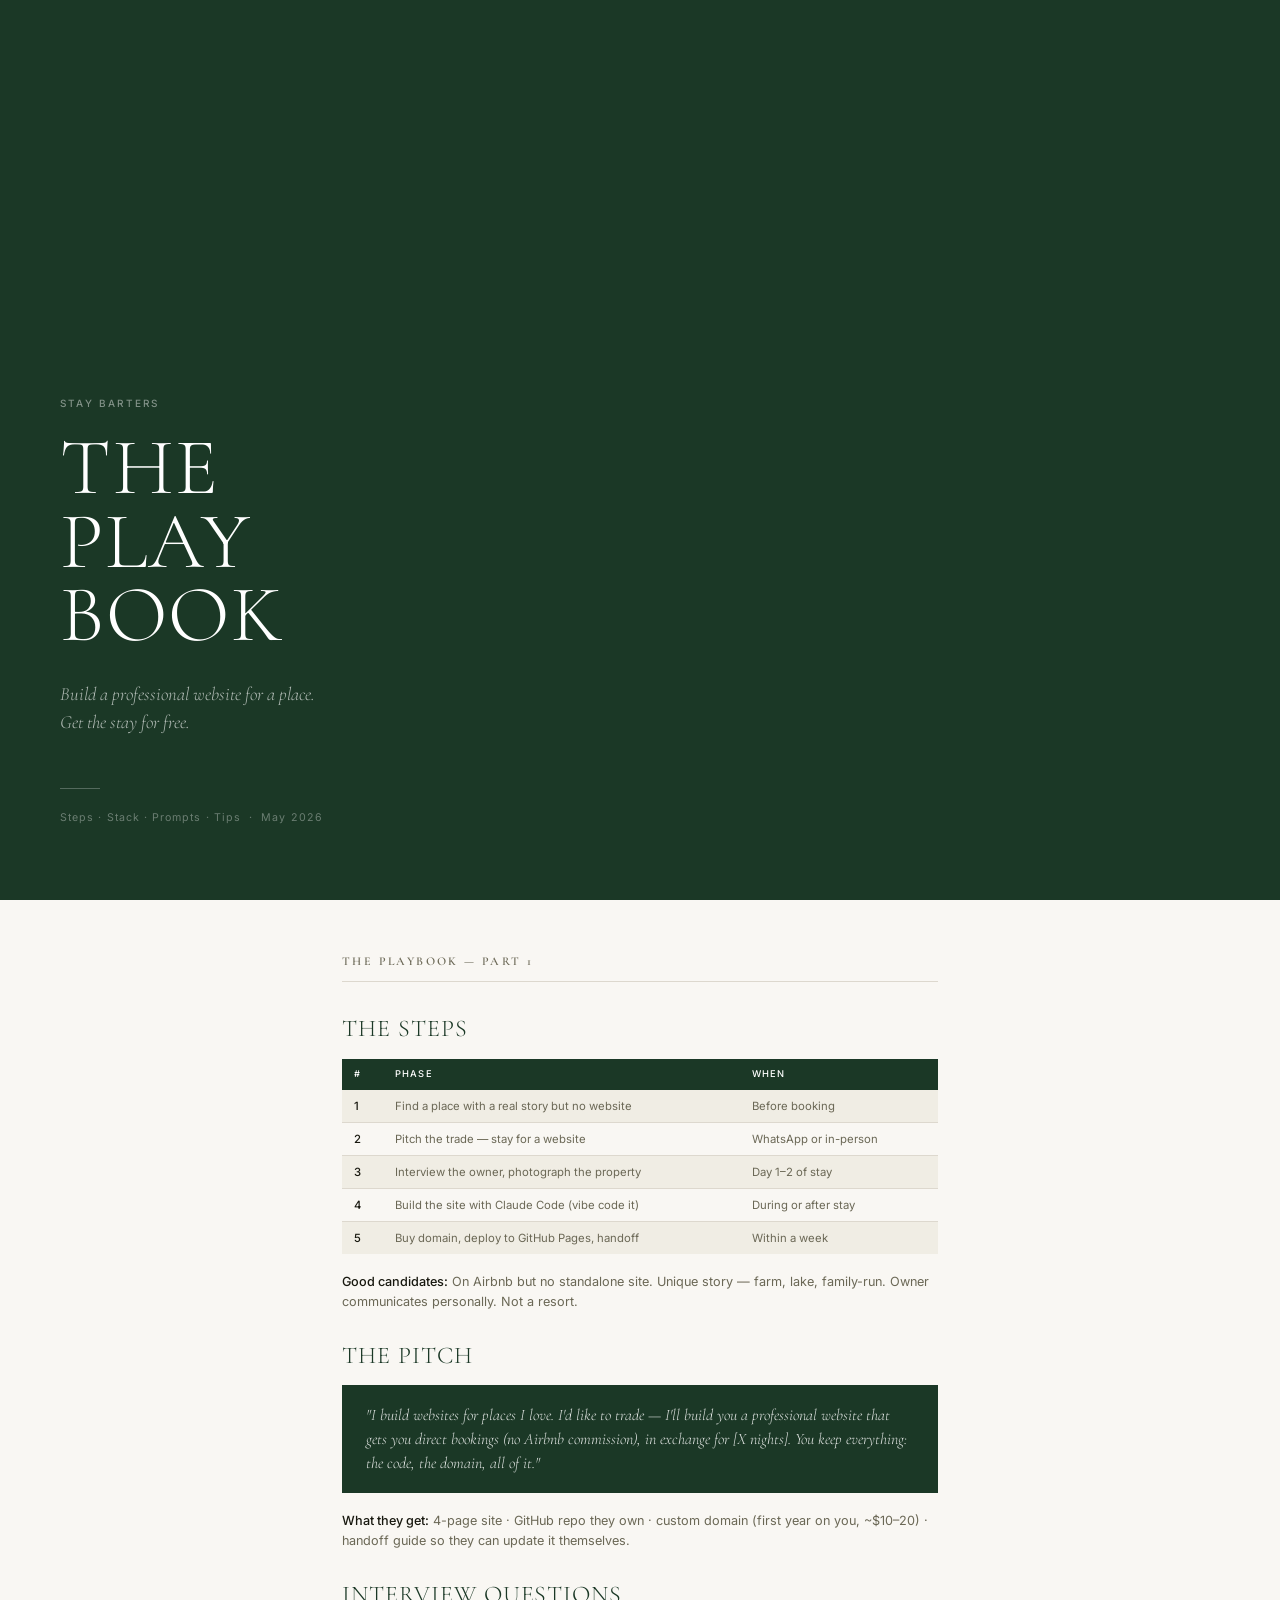
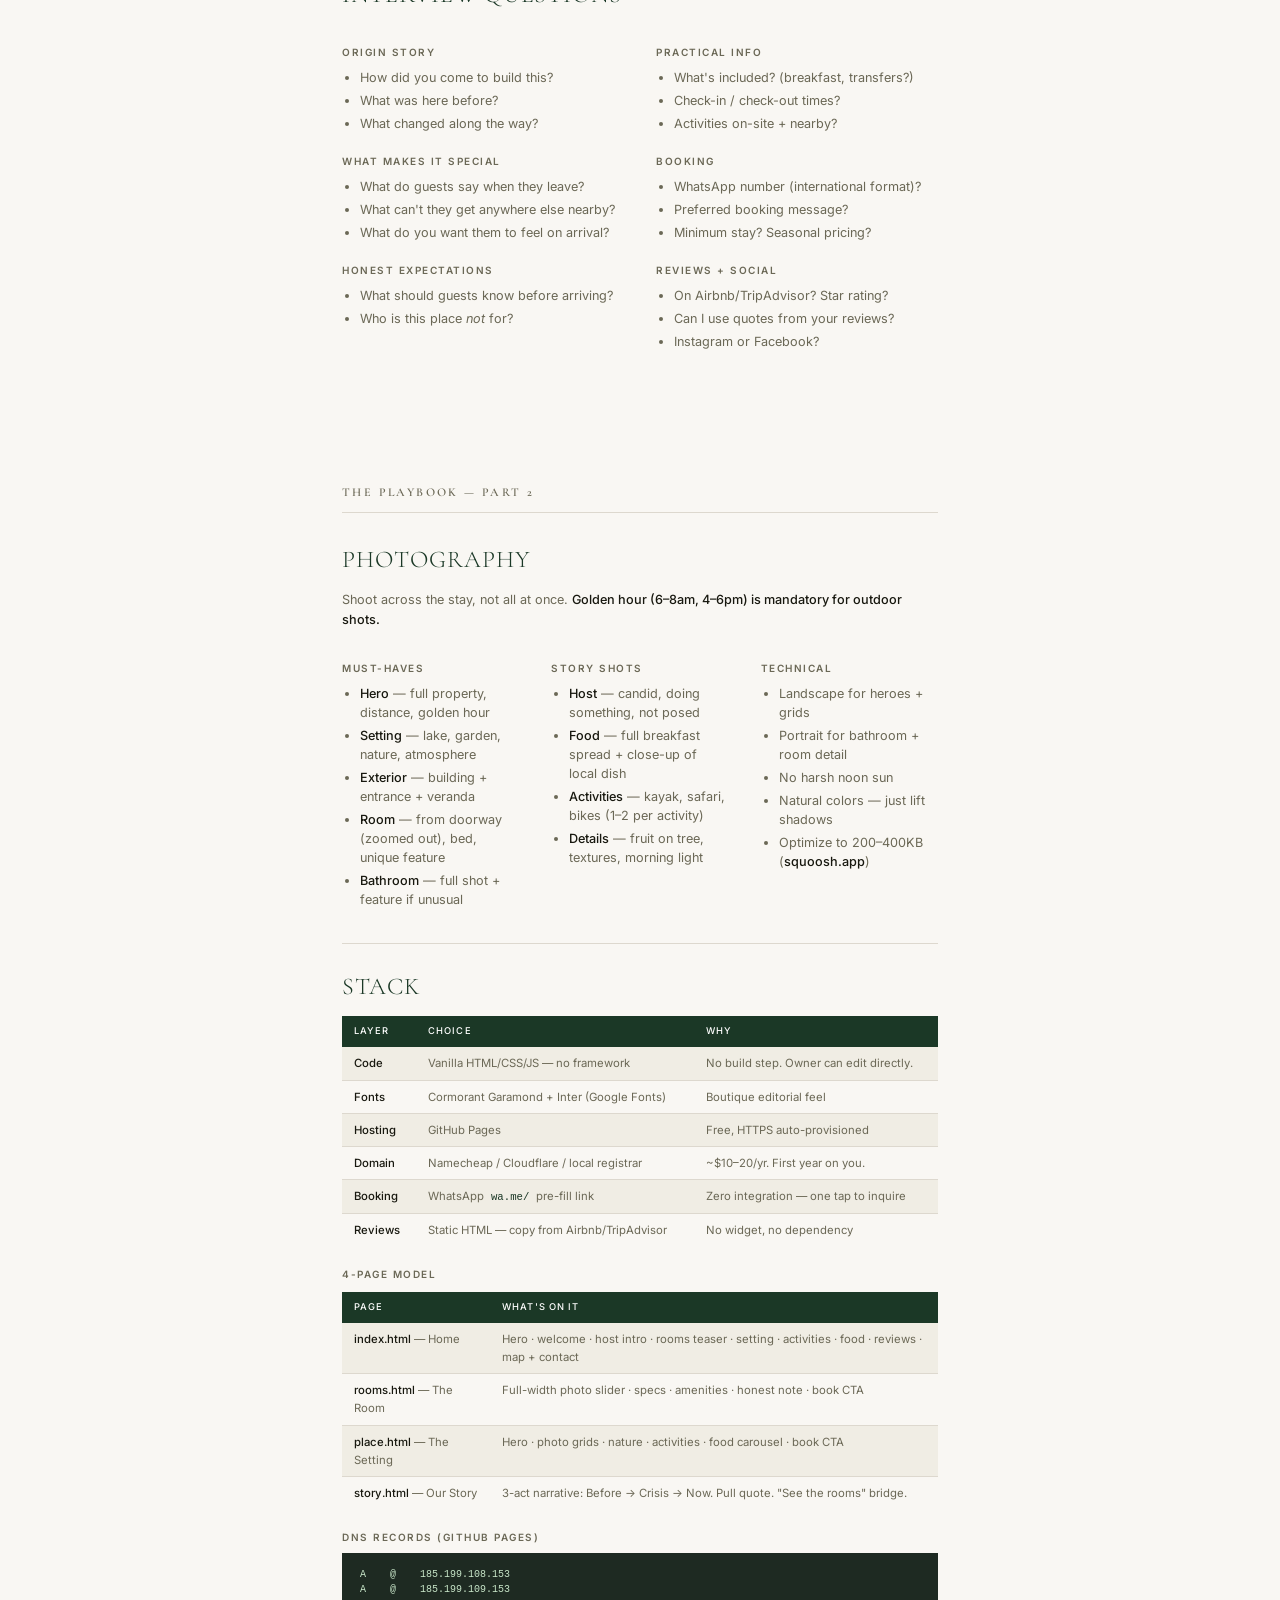
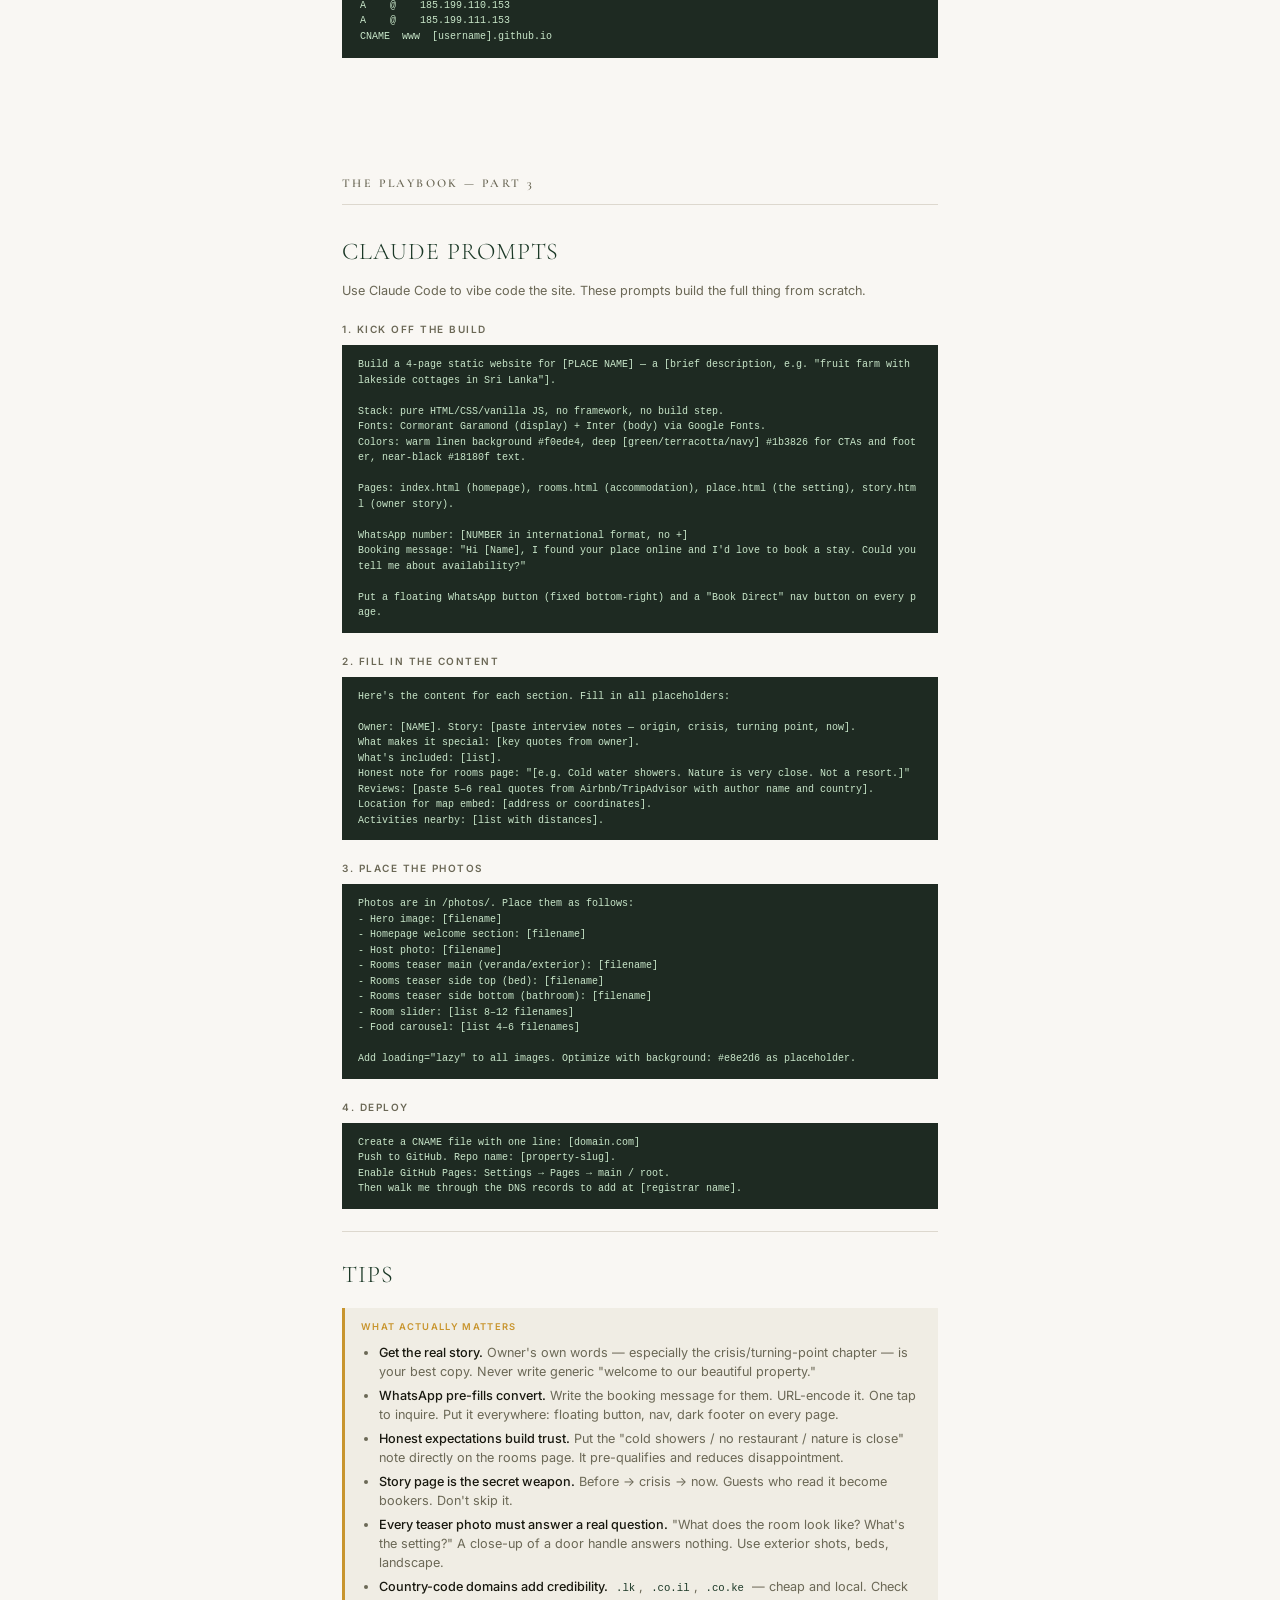
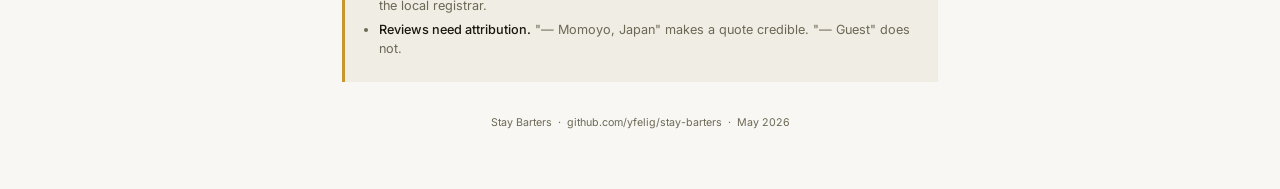
==== commit c818c68c: "docs: shorten playbook to 4 pages — steps, stack, prompts, tips" ====
--- a/guide-print.html
+++ b/guide-print.html
@@ -2,18 +2,17 @@
 <html lang="en">
 <head>
 <meta charset="UTF-8" />
-<meta name="viewport" content="width=device-width, initial-scale=1.0" />
 <title>Stay Barters — The Playbook</title>
 <link href="https://fonts.googleapis.com/css2?family=Cormorant+Garamond:ital,wght@0,300;0,400;0,600;1,300;1,400&family=Inter:wght@300;400;500;600&display=swap" rel="stylesheet" />
 <style>
   :root {
-    --bg:      #f9f7f3;
-    --dark:    #1b3826;
-    --text:    #18180f;
-    --muted:   #6b6856;
-    --border:  #ddd8ce;
-    --accent:  #c8952e;
-    --light:   #f0ede4;
+    --bg:     #f9f7f3;
+    --dark:   #1b3826;
+    --text:   #18180f;
+    --muted:  #6b6856;
+    --border: #ddd8ce;
+    --accent: #c8952e;
+    --light:  #f0ede4;
   }
 
   * { box-sizing: border-box; margin: 0; padding: 0; }
@@ -22,268 +21,155 @@
     background: var(--bg);
     color: var(--text);
     font-family: 'Inter', sans-serif;
-    font-size: 10.5pt;
+    font-size: 9.5pt;
     font-weight: 400;
-    line-height: 1.7;
-  }
-
-  /* COVER PAGE */
+    line-height: 1.6;
+  }
+
+  /* COVER */
   .cover {
     background: var(--dark);
     color: #fff;
-    min-height: 100vh;
+    height: 100vh;
     display: flex;
     flex-direction: column;
     justify-content: flex-end;
-    padding: 72px 64px;
+    padding: 64px 60px;
     page-break-after: always;
   }
-  .cover-eyebrow {
-    font-family: 'Inter', sans-serif;
-    font-size: 8pt;
+  .cover-eye {
+    font-size: 7.5pt;
     font-weight: 500;
     letter-spacing: 0.22em;
     text-transform: uppercase;
-    color: rgba(255,255,255,0.5);
-    margin-bottom: 24px;
+    color: rgba(255,255,255,0.45);
+    margin-bottom: 20px;
   }
   .cover h1 {
-    font-family: 'Cormorant Garamond', Georgia, serif;
-    font-size: 64pt;
+    font-family: 'Cormorant Garamond', serif;
+    font-size: 60pt;
     font-weight: 300;
-    line-height: 0.95;
+    line-height: 0.92;
     text-transform: uppercase;
     letter-spacing: 0.02em;
-    margin-bottom: 32px;
+    margin-bottom: 28px;
   }
   .cover-sub {
     font-family: 'Cormorant Garamond', serif;
-    font-size: 16pt;
+    font-size: 14pt;
     font-style: italic;
     font-weight: 300;
-    color: rgba(255,255,255,0.7);
-    margin-bottom: 64px;
-    max-width: 480px;
+    color: rgba(255,255,255,0.65);
+    margin-bottom: 52px;
     line-height: 1.5;
   }
-  .cover-rule {
-    width: 48px;
-    height: 1px;
-    background: rgba(255,255,255,0.3);
-    margin-bottom: 24px;
-  }
-  .cover-meta {
-    font-size: 8.5pt;
-    color: rgba(255,255,255,0.4);
-    letter-spacing: 0.1em;
-  }
-
-  /* CONTENT */
-  .content {
-    max-width: 680px;
+  .cover-rule { width: 40px; height: 1px; background: rgba(255,255,255,0.25); margin-bottom: 20px; }
+  .cover-meta { font-size: 8pt; color: rgba(255,255,255,0.35); letter-spacing: 0.1em; }
+
+  /* PAGES */
+  .page {
+    max-width: 700px;
     margin: 0 auto;
-    padding: 64px 48px;
+    padding: 52px 52px 48px;
+    page-break-after: always;
+  }
+  .page:last-child { page-break-after: auto; }
+
+  /* HEADINGS */
+  .page-title {
+    font-family: 'Cormorant Garamond', serif;
+    font-size: 9pt;
+    font-weight: 600;
+    letter-spacing: 0.2em;
+    text-transform: uppercase;
+    color: var(--muted);
+    border-bottom: 1px solid var(--border);
+    padding-bottom: 10px;
+    margin-bottom: 28px;
   }
 
   h2 {
     font-family: 'Cormorant Garamond', serif;
-    font-size: 26pt;
+    font-size: 18pt;
     font-weight: 300;
     text-transform: uppercase;
     letter-spacing: 0.04em;
-    line-height: 1.1;
     color: var(--dark);
-    margin-top: 56px;
-    margin-bottom: 20px;
-    padding-top: 24px;
-    border-top: 1px solid var(--border);
+    margin: 24px 0 10px;
   }
   h2:first-of-type { margin-top: 0; }
 
   h3 {
-    font-family: 'Cormorant Garamond', serif;
-    font-size: 15pt;
-    font-weight: 400;
-    letter-spacing: 0.03em;
-    text-transform: uppercase;
-    color: var(--text);
-    margin-top: 32px;
-    margin-bottom: 12px;
-  }
-
-  h4 {
-    font-family: 'Inter', sans-serif;
-    font-size: 8pt;
+    font-size: 7.5pt;
     font-weight: 600;
-    letter-spacing: 0.14em;
+    letter-spacing: 0.15em;
     text-transform: uppercase;
     color: var(--muted);
-    margin-top: 24px;
-    margin-bottom: 10px;
-  }
-
-  p {
-    color: var(--muted);
-    margin-bottom: 12px;
-    max-width: 62ch;
-  }
-
+    margin: 20px 0 8px;
+  }
+
+  p { color: var(--muted); margin-bottom: 10px; }
   p strong { color: var(--text); font-weight: 500; }
 
-  ul, ol {
-    padding-left: 20px;
-    margin-bottom: 16px;
-  }
-  li {
-    color: var(--muted);
-    margin-bottom: 6px;
-    line-height: 1.65;
-  }
+  ul, ol { padding-left: 18px; margin-bottom: 12px; }
+  li { color: var(--muted); margin-bottom: 4px; line-height: 1.5; }
   li strong { color: var(--text); font-weight: 500; }
 
-  /* checkbox list items */
-  ul li:has(input) { list-style: none; margin-left: -20px; }
-
-  /* TABLES */
-  table {
-    width: 100%;
-    border-collapse: collapse;
-    margin: 20px 0 28px;
-    font-size: 9.5pt;
-  }
-  th {
-    background: var(--dark);
-    color: #fff;
-    font-family: 'Inter', sans-serif;
-    font-size: 7.5pt;
-    font-weight: 500;
-    letter-spacing: 0.12em;
-    text-transform: uppercase;
-    padding: 10px 14px;
-    text-align: left;
-  }
-  td {
-    padding: 9px 14px;
-    border-bottom: 1px solid var(--border);
-    color: var(--muted);
-    vertical-align: top;
-  }
+  /* COLUMNS */
+  .cols { display: grid; gap: 32px; margin-bottom: 20px; }
+  .cols-2 { grid-template-columns: 1fr 1fr; }
+  .cols-3 { grid-template-columns: 1fr 1fr 1fr; }
+
+  /* TABLE */
+  table { width: 100%; border-collapse: collapse; margin: 10px 0 18px; font-size: 8.5pt; }
+  th { background: var(--dark); color: #fff; font-size: 7pt; font-weight: 500; letter-spacing: 0.12em; text-transform: uppercase; padding: 8px 12px; text-align: left; }
+  td { padding: 7px 12px; border-bottom: 1px solid var(--border); color: var(--muted); vertical-align: top; }
   td strong { color: var(--text); font-weight: 500; }
   tr:nth-child(even) td { background: var(--light); }
   tr:last-child td { border-bottom: none; }
 
-  /* CODE BLOCKS */
+  /* CODE */
   pre {
     background: #1e2a22;
     color: #c8e6c9;
-    border-radius: 0;
-    padding: 20px 24px;
-    margin: 16px 0 24px;
-    font-size: 8.5pt;
-    line-height: 1.6;
-    overflow: hidden;
+    padding: 14px 18px;
+    margin: 8px 0 16px;
+    font-size: 7.5pt;
+    line-height: 1.55;
     white-space: pre-wrap;
     word-break: break-all;
   }
-  code {
-    font-family: 'Courier New', monospace;
-    font-size: 8.5pt;
-    background: var(--light);
-    color: var(--dark);
-    padding: 2px 5px;
-  }
-  pre code {
-    background: none;
-    color: inherit;
-    padding: 0;
-  }
-
-  /* PULL / INTRO BLOCK */
-  .intro {
+  code { font-family: 'Courier New', monospace; font-size: 8pt; background: var(--light); color: var(--dark); padding: 1px 4px; }
+  pre code { background: none; color: inherit; padding: 0; }
+
+  /* SCRIPT BOX */
+  .script {
     background: var(--dark);
-    color: #fff;
-    padding: 36px 40px;
-    margin-bottom: 48px;
-  }
-  .intro p {
-    font-family: 'Cormorant Garamond', serif;
-    font-size: 15pt;
+    color: rgba(255,255,255,0.85);
+    padding: 18px 24px;
+    margin: 10px 0 18px;
+    font-family: 'Cormorant Garamond', serif;
+    font-size: 12pt;
     font-style: italic;
     font-weight: 300;
-    color: rgba(255,255,255,0.85);
-    max-width: none;
-    margin: 0;
-    line-height: 1.55;
-  }
-
-  /* PHASE HEADER */
-  .phase {
-    background: var(--light);
-    border-left: 4px solid var(--dark);
-    padding: 18px 24px;
-    margin: 40px 0 20px;
-    page-break-inside: avoid;
-  }
-  .phase-number {
-    font-size: 7.5pt;
-    font-weight: 600;
-    letter-spacing: 0.16em;
-    text-transform: uppercase;
-    color: var(--muted);
-    margin-bottom: 4px;
-  }
-  .phase-title {
-    font-family: 'Cormorant Garamond', serif;
-    font-size: 20pt;
-    font-weight: 400;
-    text-transform: uppercase;
-    letter-spacing: 0.03em;
-    color: var(--dark);
-    line-height: 1;
-  }
-
-  /* TIPS BOX */
-  .tips {
-    border: 1px solid var(--border);
-    padding: 24px 28px;
-    margin: 28px 0;
-    page-break-inside: avoid;
-  }
-  .tips-label {
-    font-size: 7.5pt;
-    font-weight: 600;
-    letter-spacing: 0.16em;
-    text-transform: uppercase;
-    color: var(--accent);
-    margin-bottom: 12px;
-  }
-  .tips li { margin-bottom: 10px; }
-
-  /* RULE */
-  hr {
-    border: none;
-    border-top: 1px solid var(--border);
-    margin: 40px 0;
-  }
-
-  /* COST TABLE */
-  .cost-row td:last-child {
-    text-align: right;
-    font-weight: 500;
-    color: var(--text);
-  }
-
-  /* PAGE BREAKS */
-  .page-break { page-break-before: always; }
+    line-height: 1.5;
+  }
+
+  /* TIPS */
+  .tips { border-left: 3px solid var(--accent); padding: 12px 16px; margin: 14px 0; background: var(--light); }
+  .tips-label { font-size: 7pt; font-weight: 600; letter-spacing: 0.14em; text-transform: uppercase; color: var(--accent); margin-bottom: 8px; }
+  .tips li { margin-bottom: 5px; }
+
+  /* PROMPT BOX */
+  .prompt { background: #1e2a22; color: #c8e6c9; padding: 12px 16px; margin: 8px 0 16px; font-size: 7.5pt; font-family: 'Courier New', monospace; line-height: 1.55; white-space: pre-wrap; word-break: break-all; }
+
+  hr { border: none; border-top: 1px solid var(--border); margin: 22px 0; }
 
   @media print {
     body { background: white; }
-    .cover { min-height: 100vh; }
-    h2 { page-break-after: avoid; }
-    h3 { page-break-after: avoid; }
-    table { page-break-inside: avoid; }
-    pre { page-break-inside: avoid; }
-    .phase { page-break-inside: avoid; }
+    .cover { height: 100vh; }
+    h2, h3 { page-break-after: avoid; }
+    table, pre, .tips, .prompt { page-break-inside: avoid; }
   }
 </style>
 </head>
@@ -291,373 +177,216 @@
 
 <!-- COVER -->
 <div class="cover">
-  <div class="cover-eyebrow">Stay Barters</div>
+  <div class="cover-eye">Stay Barters</div>
   <h1>The<br>Play<br>book</h1>
-  <p class="cover-sub">How to build a professional website for a place — in exchange for a free stay.</p>
+  <p class="cover-sub">Build a professional website for a place.<br>Get the stay for free.</p>
   <div class="cover-rule"></div>
-  <p class="cover-meta">Interview · Photography · Build · Launch · Handoff &nbsp;·&nbsp; May 2026</p>
+  <p class="cover-meta">Steps · Stack · Prompts · Tips &nbsp;·&nbsp; May 2026</p>
 </div>
 
-<!-- CONTENT -->
-<div class="content">
-
-  <div class="intro">
-    <p>"You arrive as a guest, leave as a collaborator — the owner gets a website that drives direct bookings, you get the stay paid in skill."</p>
+<!-- PAGE 2 — STEPS + PITCH + INTERVIEW -->
+<div class="page">
+  <div class="page-title">The Playbook — Part 1</div>
+
+  <h2>The Steps</h2>
+  <table>
+    <tr><th>#</th><th>Phase</th><th>When</th></tr>
+    <tr><td><strong>1</strong></td><td>Find a place with a real story but no website</td><td>Before booking</td></tr>
+    <tr><td><strong>2</strong></td><td>Pitch the trade — stay for a website</td><td>WhatsApp or in-person</td></tr>
+    <tr><td><strong>3</strong></td><td>Interview the owner, photograph the property</td><td>Day 1–2 of stay</td></tr>
+    <tr><td><strong>4</strong></td><td>Build the site with Claude Code (vibe code it)</td><td>During or after stay</td></tr>
+    <tr><td><strong>5</strong></td><td>Buy domain, deploy to GitHub Pages, handoff</td><td>Within a week</td></tr>
+  </table>
+
+  <p><strong>Good candidates:</strong> On Airbnb but no standalone site. Unique story — farm, lake, family-run. Owner communicates personally. Not a resort.</p>
+
+  <h2>The Pitch</h2>
+  <div class="script">"I build websites for places I love. I'd like to trade — I'll build you a professional website that gets you direct bookings (no Airbnb commission), in exchange for [X nights]. You keep everything: the code, the domain, all of it."</div>
+  <p><strong>What they get:</strong> 4-page site · GitHub repo they own · custom domain (first year on you, ~$10–20) · handoff guide so they can update it themselves.</p>
+
+  <h2>Interview Questions</h2>
+  <div class="cols cols-2">
+    <div>
+      <h3>Origin story</h3>
+      <ul>
+        <li>How did you come to build this?</li>
+        <li>What was here before?</li>
+        <li>What changed along the way?</li>
+      </ul>
+      <h3>What makes it special</h3>
+      <ul>
+        <li>What do guests say when they leave?</li>
+        <li>What can't they get anywhere else nearby?</li>
+        <li>What do you want them to feel on arrival?</li>
+      </ul>
+      <h3>Honest expectations</h3>
+      <ul>
+        <li>What should guests know before arriving?</li>
+        <li>Who is this place <em>not</em> for?</li>
+      </ul>
+    </div>
+    <div>
+      <h3>Practical info</h3>
+      <ul>
+        <li>What's included? (breakfast, transfers?)</li>
+        <li>Check-in / check-out times?</li>
+        <li>Activities on-site + nearby?</li>
+      </ul>
+      <h3>Booking</h3>
+      <ul>
+        <li>WhatsApp number (international format)?</li>
+        <li>Preferred booking message?</li>
+        <li>Minimum stay? Seasonal pricing?</li>
+      </ul>
+      <h3>Reviews + social</h3>
+      <ul>
+        <li>On Airbnb/TripAdvisor? Star rating?</li>
+        <li>Can I use quotes from your reviews?</li>
+        <li>Instagram or Facebook?</li>
+      </ul>
+    </div>
   </div>
-
-  <!-- OVERVIEW -->
-  <h2>Overview</h2>
-  <table>
-    <tr><th>Phase</th><th>What happens</th><th>When</th></tr>
-    <tr><td><strong>1. Find</strong></td><td>Spot a property that would benefit</td><td>Before booking</td></tr>
-    <tr><td><strong>2. Pitch</strong></td><td>Propose the trade</td><td>Via email or in-person</td></tr>
-    <tr><td><strong>3. Prepare</strong></td><td>Research, plan the content</td><td>Before arrival</td></tr>
-    <tr><td><strong>4. Interview</strong></td><td>Capture the story</td><td>Day 1 of the stay</td></tr>
-    <tr><td><strong>5. Shoot</strong></td><td>Photograph everything</td><td>Days 1–2</td></tr>
-    <tr><td><strong>6. Build</strong></td><td>Code the site</td><td>During or after the stay</td></tr>
-    <tr><td><strong>7. Launch</strong></td><td>Domain, GitHub Pages, handoff</td><td>Final day or within a week</td></tr>
-  </table>
-  <p><strong>Typical stay needed:</strong> 2–3 nights minimum. Longer for complex properties.</p>
-
-  <!-- PHASE 1 -->
-  <div class="phase">
-    <div class="phase-number">Phase 1</div>
-    <div class="phase-title">Finding the Right Property</div>
+</div>
+
+<!-- PAGE 3 — PHOTOGRAPHY + STACK -->
+<div class="page">
+  <div class="page-title">The Playbook — Part 2</div>
+
+  <h2>Photography</h2>
+  <p>Shoot across the stay, not all at once. <strong>Golden hour (6–8am, 4–6pm) is mandatory for outdoor shots.</strong></p>
+
+  <div class="cols cols-3">
+    <div>
+      <h3>Must-haves</h3>
+      <ul>
+        <li><strong>Hero</strong> — full property, distance, golden hour</li>
+        <li><strong>Setting</strong> — lake, garden, nature, atmosphere</li>
+        <li><strong>Exterior</strong> — building + entrance + veranda</li>
+        <li><strong>Room</strong> — from doorway (zoomed out), bed, unique feature</li>
+        <li><strong>Bathroom</strong> — full shot + feature if unusual</li>
+      </ul>
+    </div>
+    <div>
+      <h3>Story shots</h3>
+      <ul>
+        <li><strong>Host</strong> — candid, doing something, not posed</li>
+        <li><strong>Food</strong> — full breakfast spread + close-up of local dish</li>
+        <li><strong>Activities</strong> — kayak, safari, bikes (1–2 per activity)</li>
+        <li><strong>Details</strong> — fruit on tree, textures, morning light</li>
+      </ul>
+    </div>
+    <div>
+      <h3>Technical</h3>
+      <ul>
+        <li>Landscape for heroes + grids</li>
+        <li>Portrait for bathroom + room detail</li>
+        <li>No harsh noon sun</li>
+        <li>Natural colors — just lift shadows</li>
+        <li>Optimize to 200–400KB (<strong>squoosh.app</strong>)</li>
+      </ul>
+    </div>
   </div>
-  <p>Look for places that have something real but no web presence (or a bad one):</p>
-  <h4>Good signs</h4>
-  <ul>
-    <li>Listed on Airbnb/Booking but no standalone website</li>
-    <li>Unique story or setting — farm, lake, jungle, family-run</li>
-    <li>Owner is hands-on and communicates personally</li>
-    <li>Reviews exist but guests have to dig to find them</li>
-    <li>Priced reasonably (not a 5-star resort — they already have agencies)</li>
-  </ul>
-  <h4>Red flags</h4>
-  <ul>
-    <li>Already has a good website → no trade value</li>
-    <li>Corporate-owned → no owner relationship</li>
-    <li>No personality / nothing to tell a story about</li>
-  </ul>
-
-  <!-- PHASE 2 -->
-  <div class="phase">
-    <div class="phase-number">Phase 2</div>
-    <div class="phase-title">The Pitch</div>
-  </div>
-  <p>Keep it simple and human. This works best in person or over WhatsApp.</p>
-  <h4>What to say</h4>
-  <div class="tips">
-    <div class="tips-label">Script</div>
-    <p style="max-width:none; color: var(--text); font-style: italic;">"I build websites for places I love staying at. I'd like to trade — I'll build you a professional website that helps you get direct bookings (no Airbnb commission), in exchange for [X nights]. You keep everything — the code, the domain, all of it."</p>
-  </div>
-  <h4>What you're offering</h4>
-  <ul>
-    <li>A 4-page website with their story, photos, facilities, reviews, and a direct WhatsApp booking link</li>
-    <li>A GitHub repo they own forever</li>
-    <li>A custom domain (first year covered, ~$10–20)</li>
-    <li>A handoff guide so they can update it themselves</li>
-  </ul>
-  <p><strong>Typical trade:</strong> 2–4 nights depending on property size. Agree upfront.</p>
-
-  <!-- PHASE 3 -->
-  <div class="phase">
-    <div class="phase-number">Phase 3</div>
-    <div class="phase-title">Preparation (Before Arrival)</div>
-  </div>
-  <ul>
-    <li>Check if they have existing Airbnb/Booking/TripAdvisor — note reviews, star rating, review count</li>
-    <li>Note any social media (Instagram, Facebook)</li>
-    <li>Think about the domain name (e.g. <code>aji-fruit-farm.lk</code>, <code>mamadwinery.com</code>)</li>
-    <li>Bring: a camera or phone with a good lens, tripod if possible, a notebook</li>
-    <li>Clone or copy the template folder, name it after the property</li>
-  </ul>
-
-  <!-- PHASE 4 -->
-  <div class="phase page-break">
-    <div class="phase-number">Phase 4</div>
-    <div class="phase-title">The Interview</div>
-  </div>
-  <p>Do this on Day 1. Record audio if they're comfortable, or take notes. Ask in their language if possible — translate later.</p>
-
-  <h3>Origin story</h3>
-  <ul>
-    <li>How long have you been running this place?</li>
-    <li>How did you come to own it / start this?</li>
-    <li>What was here before?</li>
-    <li>What changed along the way?</li>
-  </ul>
-
-  <h3>What makes it special</h3>
-  <ul>
-    <li>What do you want guests to feel when they arrive here?</li>
-    <li>What do guests say when they leave?</li>
-    <li>What can guests get here that they can't get anywhere else nearby?</li>
-  </ul>
-
-  <h3>The practical stuff</h3>
-  <ul>
-    <li>What's included in the price? (Breakfast? Transfers? Activities?)</li>
-    <li>What's check-in / check-out?</li>
-    <li>What activities do you offer on-site?</li>
-    <li>What's nearby that you can arrange? (safari, horse riding, day trips)</li>
-    <li>Do you have a pet / family members / staff involved?</li>
-  </ul>
-
-  <h3>Honest expectations</h3>
-  <ul>
-    <li>What should guests know before they arrive? (cold showers? no restaurant nearby? nature very close?)</li>
-    <li>Who is this place <em>not</em> for?</li>
-  </ul>
-
-  <h3>Booking logistics</h3>
-  <ul>
-    <li>What's your WhatsApp number?</li>
-    <li>What message do you want guests to send when they inquire?</li>
-    <li>Do you have a minimum stay?</li>
-    <li>Do you have seasonal pricing?</li>
-  </ul>
-
-  <h3>Reviews</h3>
-  <ul>
-    <li>Are you on Airbnb / Booking / TripAdvisor?</li>
-    <li>Can I use real quotes from your reviews on the website?</li>
-    <li>What's your star rating and approximate review count?</li>
-  </ul>
-
-  <h3>Social / contacts</h3>
-  <ul>
-    <li>Do you have Instagram or Facebook?</li>
-    <li>Do you want a contact email on the site?</li>
-  </ul>
-
-  <!-- PHASE 5 -->
-  <div class="phase page-break">
-    <div class="phase-number">Phase 5</div>
-    <div class="phase-title">Photography</div>
-  </div>
-  <p>Shoot across the stay, not all at once. <strong>Golden hour (6–8am, 4–6pm) is mandatory for outdoor shots.</strong></p>
-
-  <h3>Must-have shots</h3>
-
-  <table>
-    <tr><th>Category</th><th>What to capture</th><th>Count</th></tr>
-    <tr><td><strong>Hero / establishing</strong></td><td>Full property from distance — golden hour, landscape in context</td><td>2–3</td></tr>
-    <tr><td><strong>The setting</strong></td><td>Lake, garden, orchard, jungle, view. Mist, fruit, animals. Atmosphere.</td><td>4–6</td></tr>
-    <tr><td><strong>Exterior</strong></td><td>Building from outside, entrance/door, veranda, path to the room</td><td>3–4</td></tr>
-    <tr><td><strong>Interior — room</strong></td><td>Full room from doorway, the bed (clean linen), unique feature, seating area</td><td>4–6</td></tr>
-    <tr><td><strong>Bathroom</strong></td><td>Full shot + feature shot if unusual (open-air, outdoor shower, vessel sink)</td><td>2–3</td></tr>
-    <tr><td><strong>Food</strong></td><td>Full breakfast spread, close-up of local dish, fresh produce from the land</td><td>4–6</td></tr>
-    <tr><td><strong>The host</strong></td><td>Candid portrait while doing something — tending farm, pouring tea, working</td><td>2–3</td></tr>
-    <tr><td><strong>Activities</strong></td><td>Kayaking, safari, hiking, pool — whatever's available. 1–2 per activity.</td><td>3–6</td></tr>
-    <tr><td><strong>Details</strong></td><td>Fruit on tree, textures, morning light, architecture — fill grids with these</td><td>5–10</td></tr>
-  </table>
-
-  <h4>Technical notes</h4>
-  <ul>
-    <li><strong>Landscape (horizontal)</strong> for hero images, split sections, and photo grids</li>
-    <li><strong>Portrait (vertical)</strong> for bathroom shots and some room details</li>
-    <li>No harsh noon sun — shoot in shade or wait for golden hour</li>
-    <li>Don't over-edit — natural colors, just lift shadows slightly</li>
-    <li>Optimize to 200–400KB per image before uploading (use <strong>squoosh.app</strong>)</li>
-  </ul>
-
-  <!-- PHASE 6 -->
-  <div class="phase page-break">
-    <div class="phase-number">Phase 6</div>
-    <div class="phase-title">Building the Site</div>
-  </div>
-
-  <h3>The stack</h3>
+
+  <hr>
+
+  <h2>Stack</h2>
   <table>
     <tr><th>Layer</th><th>Choice</th><th>Why</th></tr>
-    <tr><td><strong>HTML/CSS/JS</strong></td><td>Vanilla — no framework</td><td>No build step; owner can edit directly</td></tr>
-    <tr><td><strong>Fonts</strong></td><td>Cormorant Garamond + Inter</td><td>Boutique/editorial feel</td></tr>
-    <tr><td><strong>Hosting</strong></td><td>GitHub Pages</td><td>Free, reliable, HTTPS auto-provisioned</td></tr>
-    <tr><td><strong>Domain</strong></td><td>Namecheap / local registrar</td><td>~$10–20/yr</td></tr>
-    <tr><td><strong>Booking CTA</strong></td><td>WhatsApp <code>wa.me/</code> link</td><td>No integration needed</td></tr>
-    <tr><td><strong>Map</strong></td><td>Google Maps embed</td><td>Free, no API key for basic embed</td></tr>
-    <tr><td><strong>Reviews</strong></td><td>Static HTML, copy from Airbnb</td><td>No third-party widget</td></tr>
+    <tr><td><strong>Code</strong></td><td>Vanilla HTML/CSS/JS — no framework</td><td>No build step. Owner can edit directly.</td></tr>
+    <tr><td><strong>Fonts</strong></td><td>Cormorant Garamond + Inter (Google Fonts)</td><td>Boutique editorial feel</td></tr>
+    <tr><td><strong>Hosting</strong></td><td>GitHub Pages</td><td>Free, HTTPS auto-provisioned</td></tr>
+    <tr><td><strong>Domain</strong></td><td>Namecheap / Cloudflare / local registrar</td><td>~$10–20/yr. First year on you.</td></tr>
+    <tr><td><strong>Booking</strong></td><td>WhatsApp <code>wa.me/</code> pre-fill link</td><td>Zero integration — one tap to inquire</td></tr>
+    <tr><td><strong>Reviews</strong></td><td>Static HTML — copy from Airbnb/TripAdvisor</td><td>No widget, no dependency</td></tr>
   </table>
 
-  <h3>Page structure — the 4-page model</h3>
+  <h3>4-page model</h3>
   <table>
-    <tr><th>Page</th><th>File</th><th>What's on it</th></tr>
-    <tr><td><strong>Homepage</strong></td><td><code>index.html</code></td><td>Hero, welcome, host intro, rooms teaser, setting, activities, food, reviews, contact + map</td></tr>
-    <tr><td><strong>The Room</strong></td><td><code>rooms.html</code></td><td>Full-width photo slider, specs, amenities list, honest note, book CTA</td></tr>
-    <tr><td><strong>The Place</strong></td><td><code>place.html</code></td><td>Hero, photo grids, setting, activities, food carousel, book CTA</td></tr>
-    <tr><td><strong>Our Story</strong></td><td><code>story.html</code></td><td>3-act narrative: Before → Crisis/change → Now. Pull quote. "See the rooms" bridge.</td></tr>
+    <tr><th>Page</th><th>What's on it</th></tr>
+    <tr><td><strong>index.html</strong> — Home</td><td>Hero · welcome · host intro · rooms teaser · setting · activities · food · reviews · map + contact</td></tr>
+    <tr><td><strong>rooms.html</strong> — The Room</td><td>Full-width photo slider · specs · amenities · honest note · book CTA</td></tr>
+    <tr><td><strong>place.html</strong> — The Setting</td><td>Hero · photo grids · nature · activities · food carousel · book CTA</td></tr>
+    <tr><td><strong>story.html</strong> — Our Story</td><td>3-act narrative: Before → Crisis → Now. Pull quote. "See the rooms" bridge.</td></tr>
   </table>
-  <p>A minimal build can compress to <strong>1 page</strong> (everything on index.html). Use 4 pages for richer properties.</p>
-
-  <h3>Homepage — section by section</h3>
-  <table>
-    <tr><th>Section</th><th>What it does</th><th>Key element</th></tr>
-    <tr><td>Nav</td><td>Logo + links + Book Direct button</td><td>WhatsApp link on the button</td></tr>
-    <tr><td>Hero</td><td>Full-viewport photo + property name + tagline</td><td>CTA button "See the rooms"</td></tr>
-    <tr><td>Welcome</td><td>2-column: copy left, photo right</td><td>Sets the scene in 3 sentences</td></tr>
-    <tr><td>Meet the host</td><td>2-column: photo left, copy right</td><td>Host quote in italic</td></tr>
-    <tr><td>Rooms teaser</td><td>3-photo grid → links to rooms page</td><td>Main (veranda/exterior) + 2 side (bed, bathroom)</td></tr>
-    <tr><td>The setting</td><td>2-column: photo + copy</td><td>Lake / garden / nature</td></tr>
-    <tr><td>Activities</td><td>3-column cards with photos</td><td>Distance badge overlay</td></tr>
-    <tr><td>Food</td><td>2-column: copy + photo</td><td>Breakfast / local food</td></tr>
-    <tr><td>Reviews</td><td>Rotating quotes + star rating</td><td>Gold stars + platform count</td></tr>
-    <tr><td>Find Us</td><td>Dark bg: address + WhatsApp + map</td><td>Google Maps iframe</td></tr>
-    <tr><td>Floating button</td><td>Fixed bottom-right, always visible</td><td>WhatsApp icon</td></tr>
-  </table>
-
-  <h3>Design system</h3>
-  <pre><code>:root {
-  --bg:       #f0ede4;   /* warm linen — main background */
-  --bg-alt:   #e8e2d6;   /* alternating sections */
-  --bg-dark:  #1b3826;   /* deep forest green — CTAs, footer */
-  --text:     #18180f;   /* near-black */
-  --muted:    #6b6856;   /* body copy, labels */
-  --wa-green: #25d366;   /* WhatsApp button */
-
-  --font-display: 'Cormorant Garamond', Georgia, serif;
-  --font-body:    'Inter', system-ui, sans-serif;
-}</code></pre>
-
-  <p>Change <code>--bg-dark</code> to match the property's character:</p>
-  <table>
-    <tr><th>Setting</th><th>Color</th><th>Hex</th></tr>
-    <tr><td>Farm / jungle</td><td>Deep green</td><td><code>#1b3826</code></td></tr>
-    <tr><td>Desert / arid</td><td>Warm terracotta</td><td><code>#7a3b2e</code></td></tr>
-    <tr><td>Coastal</td><td>Navy</td><td><code>#1a2e4a</code></td></tr>
-    <tr><td>Vineyard</td><td>Burgundy</td><td><code>#4a1e2e</code></td></tr>
-  </table>
-
-  <h3>WhatsApp CTA — the most important element</h3>
-  <p>Put this on every page: floating button, nav button, dark footer section. Pre-fill the message.</p>
-  <pre><code>https://wa.me/[COUNTRY_CODE][NUMBER]?text=Hi%20[Name]%2C%20I%20found%20your%20farm%20online%20and%20I%27d%20love%20to%20book%20a%20stay.%20Could%20you%20tell%20me%20about%20availability%3F</code></pre>
-
-  <h3>Reviews carousel</h3>
-  <ul>
-    <li>Store 5–6 real quotes in a JS array: <code>{ text: "...", author: "Name, Country" }</code></li>
-    <li>Pull exact quotes from Airbnb/TripAdvisor reviews</li>
-    <li>Show ★★★★★ in gold (<code>#c8952e</code>) + platform count below</li>
-    <li>Rotate on dot click with opacity fade</li>
-  </ul>
-
-  <!-- PHASE 7 -->
-  <div class="phase page-break">
-    <div class="phase-number">Phase 7</div>
-    <div class="phase-title">Domain &amp; Deployment</div>
-  </div>
-
-  <h3>GitHub Pages setup</h3>
-  <ol>
-    <li>Create a public repo: <code>[property-slug]</code> (e.g. <code>ajis-mango-farm</code>)</li>
-    <li>Push all files to the <code>main</code> branch</li>
-    <li>Go to repo Settings → Pages → Source: <code>main</code> / <code>/ (root)</code> → Save</li>
-    <li>GitHub gives you: <code>[username].github.io/[repo-name]</code></li>
-  </ol>
-
-  <h3>Custom domain — DNS records</h3>
-  <p>Add these 4 A records + 1 CNAME in the registrar's DNS settings:</p>
-  <pre><code>A    @    185.199.108.153
+
+  <h3>DNS records (GitHub Pages)</h3>
+  <pre>A    @    185.199.108.153
 A    @    185.199.109.153
 A    @    185.199.110.153
 A    @    185.199.111.153
-CNAME  www  [username].github.io</code></pre>
-  <p>Then in GitHub Pages settings → Custom domain → enter the domain → Save.<br>HTTPS auto-provisions within ~1 hour after DNS propagates.</p>
-
-  <h3>CNAME file</h3>
-  <p>Create a file called <code>CNAME</code> in the repo root with one line — the domain:</p>
-  <pre><code>your-domain.com</code></pre>
-
-  <h3>Where to buy domains</h3>
-  <table>
-    <tr><th>Registrar</th><th>Best for</th><th>Cost</th></tr>
-    <tr><td>Namecheap.com</td><td>.com / .co / .net</td><td>~$10–15/yr</td></tr>
-    <tr><td>Cloudflare.com</td><td>.com (cheapest, at-cost pricing)</td><td>~$8–10/yr</td></tr>
-    <tr><td>Local registrar</td><td>Country TLD (.lk, .co.il, etc.)</td><td>~$15–30/yr</td></tr>
-  </table>
-
-  <!-- PHASE 8 -->
-  <div class="phase">
-    <div class="phase-number">Phase 8</div>
-    <div class="phase-title">Handoff</div>
-  </div>
-  <p>The owner gets everything. Walk them through it in person or on a call.</p>
-  <ul>
-    <li>GitHub repo URL (public — they can clone or fork)</li>
-    <li><code>OWNER-GUIDE.md</code> — plain-English instructions for updating text and photos</li>
-    <li>Domain credentials (transfer to their registrar account if bought for them)</li>
-    <li>WhatsApp number confirmed working in all booking CTAs</li>
-    <li>HTTPS confirmed active</li>
-    <li>Owner added as GitHub collaborator with push access</li>
-  </ul>
-  <p><strong>README to write in the repo:</strong> What the site is, the page structure, photo inventory (which photo is in which slot), how to update, Claude Code instructions for future AI-assisted edits.</p>
-
-  <!-- COST & TIME -->
-  <div class="phase page-break">
-    <div class="phase-number">Reference</div>
-    <div class="phase-title">Time &amp; Cost</div>
-  </div>
-
-  <table class="cost-row">
-    <tr><th>Item</th><th>Time</th><th>Your cost</th></tr>
-    <tr><td>Interview</td><td>1–2 hours</td><td>—</td></tr>
-    <tr><td>Photography</td><td>2–4 hours</td><td>—</td></tr>
-    <tr><td>Photo editing / resize</td><td>1–2 hours</td><td>—</td></tr>
-    <tr><td>Building (simple, 1-page)</td><td>4–8 hours</td><td>—</td></tr>
-    <tr><td>Building (4-page model)</td><td>12–20 hours</td><td>—</td></tr>
-    <tr><td>Domain (first year)</td><td>—</td><td>$10–30</td></tr>
-    <tr><td>Hosting (GitHub Pages)</td><td>—</td><td>Free</td></tr>
-    <tr><td style="border-top: 2px solid var(--dark);"><strong>Total you cover</strong></td><td style="border-top: 2px solid var(--dark);">~16–28 hours</td><td style="border-top: 2px solid var(--dark);"><strong>~$10–30</strong></td></tr>
-  </table>
-  <p style="color: var(--muted); font-style: italic;">A 3-night stay at a $50/night guesthouse = $150 of value for ~$20 in costs.</p>
-
-  <!-- LESSONS -->
-  <div class="phase">
-    <div class="phase-number">From Stay #1</div>
-    <div class="phase-title">Lessons from Aji Fruit Farm</div>
-  </div>
+CNAME  www  [username].github.io</pre>
+</div>
+
+<!-- PAGE 4 — PROMPTS + TIPS -->
+<div class="page">
+  <div class="page-title">The Playbook — Part 3</div>
+
+  <h2>Claude Prompts</h2>
+  <p>Use Claude Code to vibe code the site. These prompts build the full thing from scratch.</p>
+
+  <h3>1. Kick off the build</h3>
+  <div class="prompt">Build a 4-page static website for [PLACE NAME] — a [brief description, e.g. "fruit farm with lakeside cottages in Sri Lanka"].
+
+Stack: pure HTML/CSS/vanilla JS, no framework, no build step.
+Fonts: Cormorant Garamond (display) + Inter (body) via Google Fonts.
+Colors: warm linen background #f0ede4, deep [green/terracotta/navy] #1b3826 for CTAs and footer, near-black #18180f text.
+
+Pages: index.html (homepage), rooms.html (accommodation), place.html (the setting), story.html (owner story).
+
+WhatsApp number: [NUMBER in international format, no +]
+Booking message: "Hi [Name], I found your place online and I'd love to book a stay. Could you tell me about availability?"
+
+Put a floating WhatsApp button (fixed bottom-right) and a "Book Direct" nav button on every page.</div>
+
+  <h3>2. Fill in the content</h3>
+  <div class="prompt">Here's the content for each section. Fill in all placeholders:
+
+Owner: [NAME]. Story: [paste interview notes — origin, crisis, turning point, now].
+What makes it special: [key quotes from owner].
+What's included: [list].
+Honest note for rooms page: "[e.g. Cold water showers. Nature is very close. Not a resort.]"
+Reviews: [paste 5–6 real quotes from Airbnb/TripAdvisor with author name and country].
+Location for map embed: [address or coordinates].
+Activities nearby: [list with distances].</div>
+
+  <h3>3. Place the photos</h3>
+  <div class="prompt">Photos are in /photos/. Place them as follows:
+- Hero image: [filename]
+- Homepage welcome section: [filename]
+- Host photo: [filename]
+- Rooms teaser main (veranda/exterior): [filename]
+- Rooms teaser side top (bed): [filename]
+- Rooms teaser side bottom (bathroom): [filename]
+- Room slider: [list 8–12 filenames]
+- Food carousel: [list 4–6 filenames]
+
+Add loading="lazy" to all images. Optimize with background: #e8e2d6 as placeholder.</div>
+
+  <h3>4. Deploy</h3>
+  <div class="prompt">Create a CNAME file with one line: [domain.com]
+Push to GitHub. Repo name: [property-slug].
+Enable GitHub Pages: Settings → Pages → main / root.
+Then walk me through the DNS records to add at [registrar name].</div>
+
+  <hr>
+
+  <h2>Tips</h2>
 
   <div class="tips">
-    <div class="tips-label">What we learned</div>
+    <div class="tips-label">What actually matters</div>
     <ul>
-      <li><strong>Get the real story.</strong> The most compelling copy comes directly from the owner's words — especially the crisis/turning-point chapter. Don't write generic "welcome to our beautiful property" copy.</li>
-      <li><strong>Cold showers = a feature, not a bug.</strong> Honest expectations build trust. Put the disclaimer directly on the rooms page — it pre-qualifies visitors and reduces disappointment.</li>
-      <li><strong>WhatsApp pre-fills convert.</strong> The booking message should be pre-written and URL-encoded. Visitors send it with one tap.</li>
-      <li><strong>4 pages beat 1 page.</strong> The 4-page model lets each page tell a complete story. The story page drives emotional connection. Guests who read it become bookers.</li>
-      <li><strong>Never use close-up abstract shots as teaser images.</strong> Every photo in a grid must answer one of: <em>What does the setting look like? What is the room like? What makes it unique?</em> A blurry door handle answers none of these.</li>
-      <li><strong>Review quotes need to be real.</strong> Copy exact quotes from Airbnb/TripAdvisor. Attribution ("— Momoyo, Japan") makes them credible.</li>
-      <li><strong>Roles stay clean.</strong> Photographer doesn't code. Builder doesn't art-direct the shots.</li>
+      <li><strong>Get the real story.</strong> Owner's own words — especially the crisis/turning-point chapter — is your best copy. Never write generic "welcome to our beautiful property."</li>
+      <li><strong>WhatsApp pre-fills convert.</strong> Write the booking message for them. URL-encode it. One tap to inquire. Put it everywhere: floating button, nav, dark footer on every page.</li>
+      <li><strong>Honest expectations build trust.</strong> Put the "cold showers / no restaurant / nature is close" note directly on the rooms page. It pre-qualifies and reduces disappointment.</li>
+      <li><strong>Story page is the secret weapon.</strong> Before → crisis → now. Guests who read it become bookers. Don't skip it.</li>
+      <li><strong>Every teaser photo must answer a real question.</strong> "What does the room look like? What's the setting?" A close-up of a door handle answers nothing. Use exterior shots, beds, landscape.</li>
+      <li><strong>Country-code domains add credibility.</strong> <code>.lk</code>, <code>.co.il</code>, <code>.co.ke</code> — cheap and local. Check the local registrar.</li>
+      <li><strong>Reviews need attribution.</strong> "— Momoyo, Japan" makes a quote credible. "— Guest" does not.</li>
     </ul>
   </div>
 
-  <!-- REFERENCE -->
-  <h2>Quick Reference</h2>
-
-  <h3>GitHub Pages IP addresses</h3>
-  <pre><code>185.199.108.153
-185.199.109.153
-185.199.110.153
-185.199.111.153</code></pre>
-
-  <h3>Google Fonts import</h3>
-  <pre><code>&lt;link href="https://fonts.googleapis.com/css2?family=Cormorant+Garamond:ital,wght@0,300;0,400;0,600;1,300;1,400&family=Inter:wght@300;400;500&display=swap" rel="stylesheet" /&gt;</code></pre>
-
-  <h3>Google Maps embed</h3>
-  <pre><code>&lt;iframe
-  src="https://maps.google.com/maps?q=[LOCATION]&t=&z=13&ie=UTF8&iwloc=&output=embed"
-  width="100%" height="100%" style="border:0;" allowfullscreen loading="lazy"&gt;
-&lt;/iframe&gt;</code></pre>
-
-  <h3>Photo optimization</h3>
-  <ul>
-    <li>Target: <strong>200–400KB per image</strong></li>
-    <li>Format: JPG for photos, SVG for icons</li>
-    <li>Max dimensions: 2400px wide for hero, 1600px for others</li>
-    <li>Tool: <strong>squoosh.app</strong> — free, browser-based, no install</li>
-  </ul>
-
-  <hr>
-  <p style="text-align:center; color: var(--muted); font-size:9pt; margin-top: 40px;">Stay Barters &nbsp;·&nbsp; github.com/yfelig/stay-barters &nbsp;·&nbsp; May 2026</p>
-
+  <p style="text-align:center; color: var(--muted); font-size:8pt; margin-top: 32px;">Stay Barters &nbsp;·&nbsp; github.com/yfelig/stay-barters &nbsp;·&nbsp; May 2026</p>
 </div>
+
 </body>
 </html>
